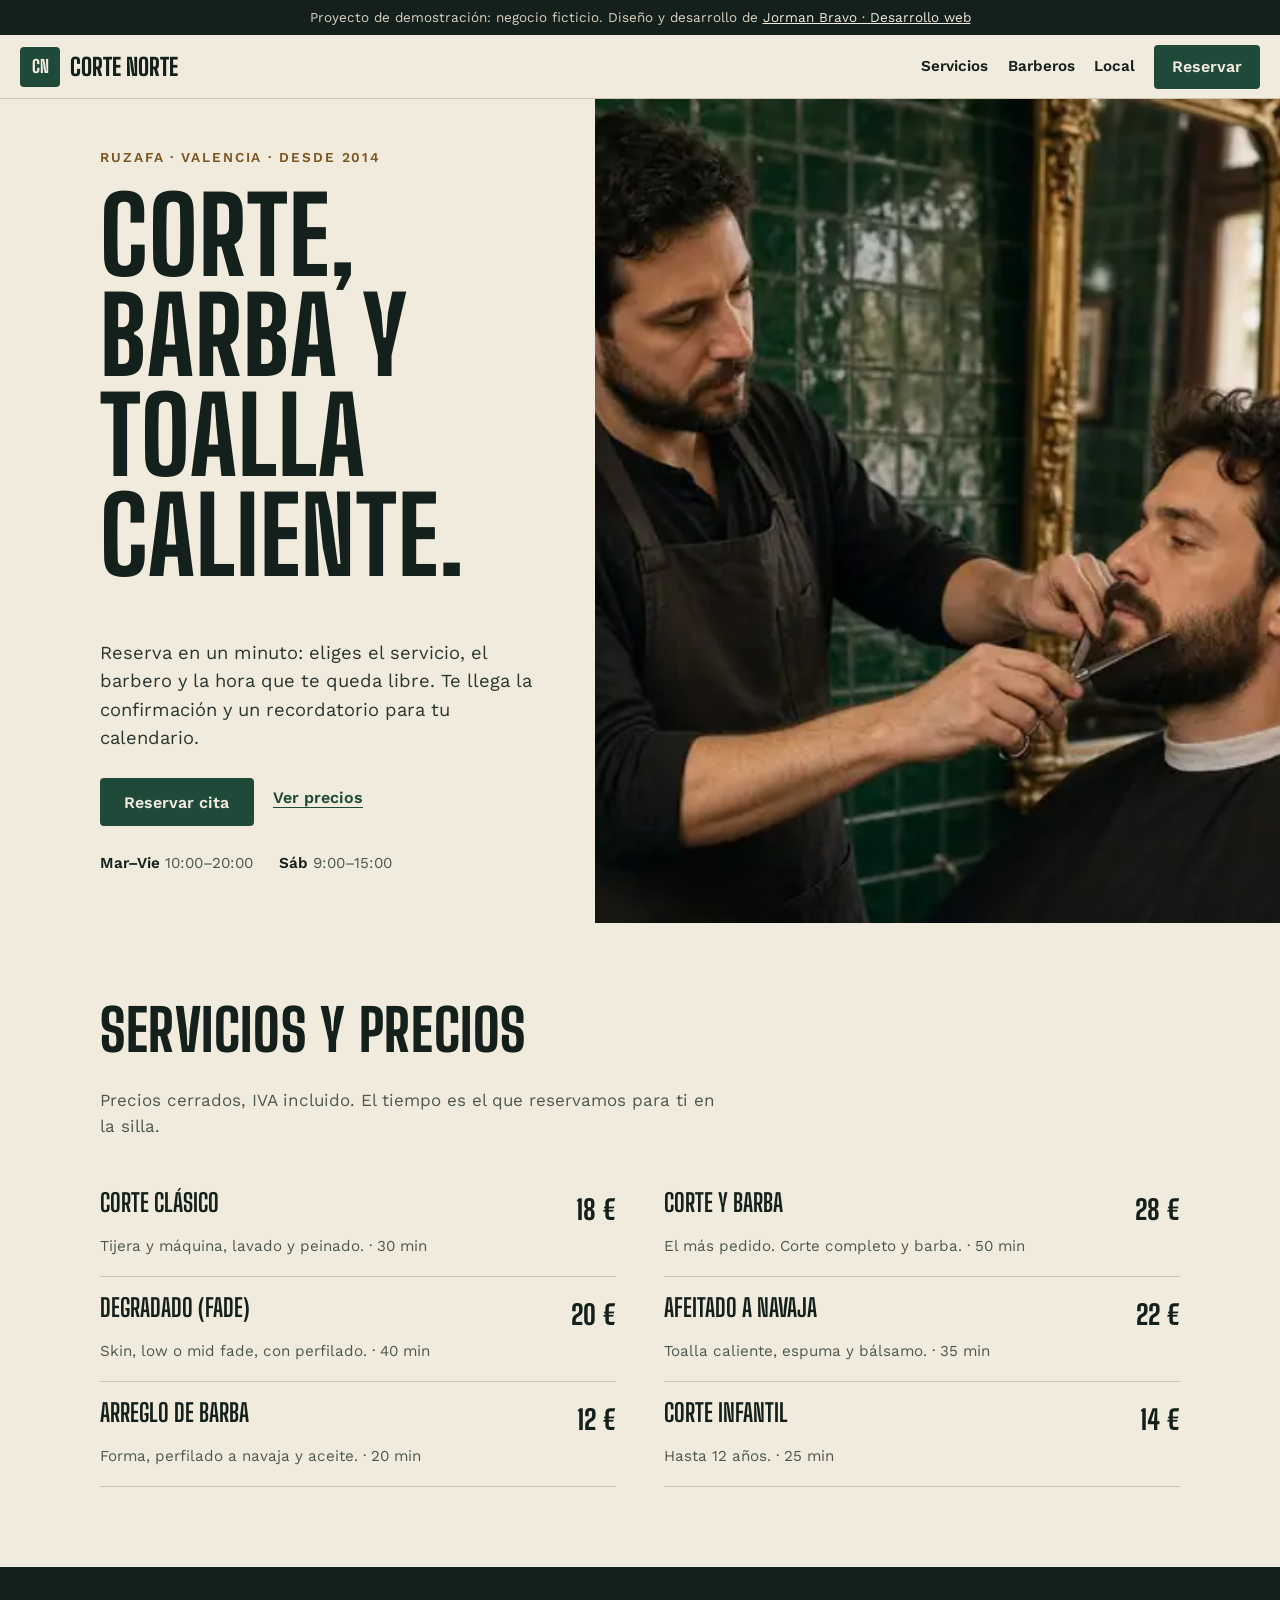
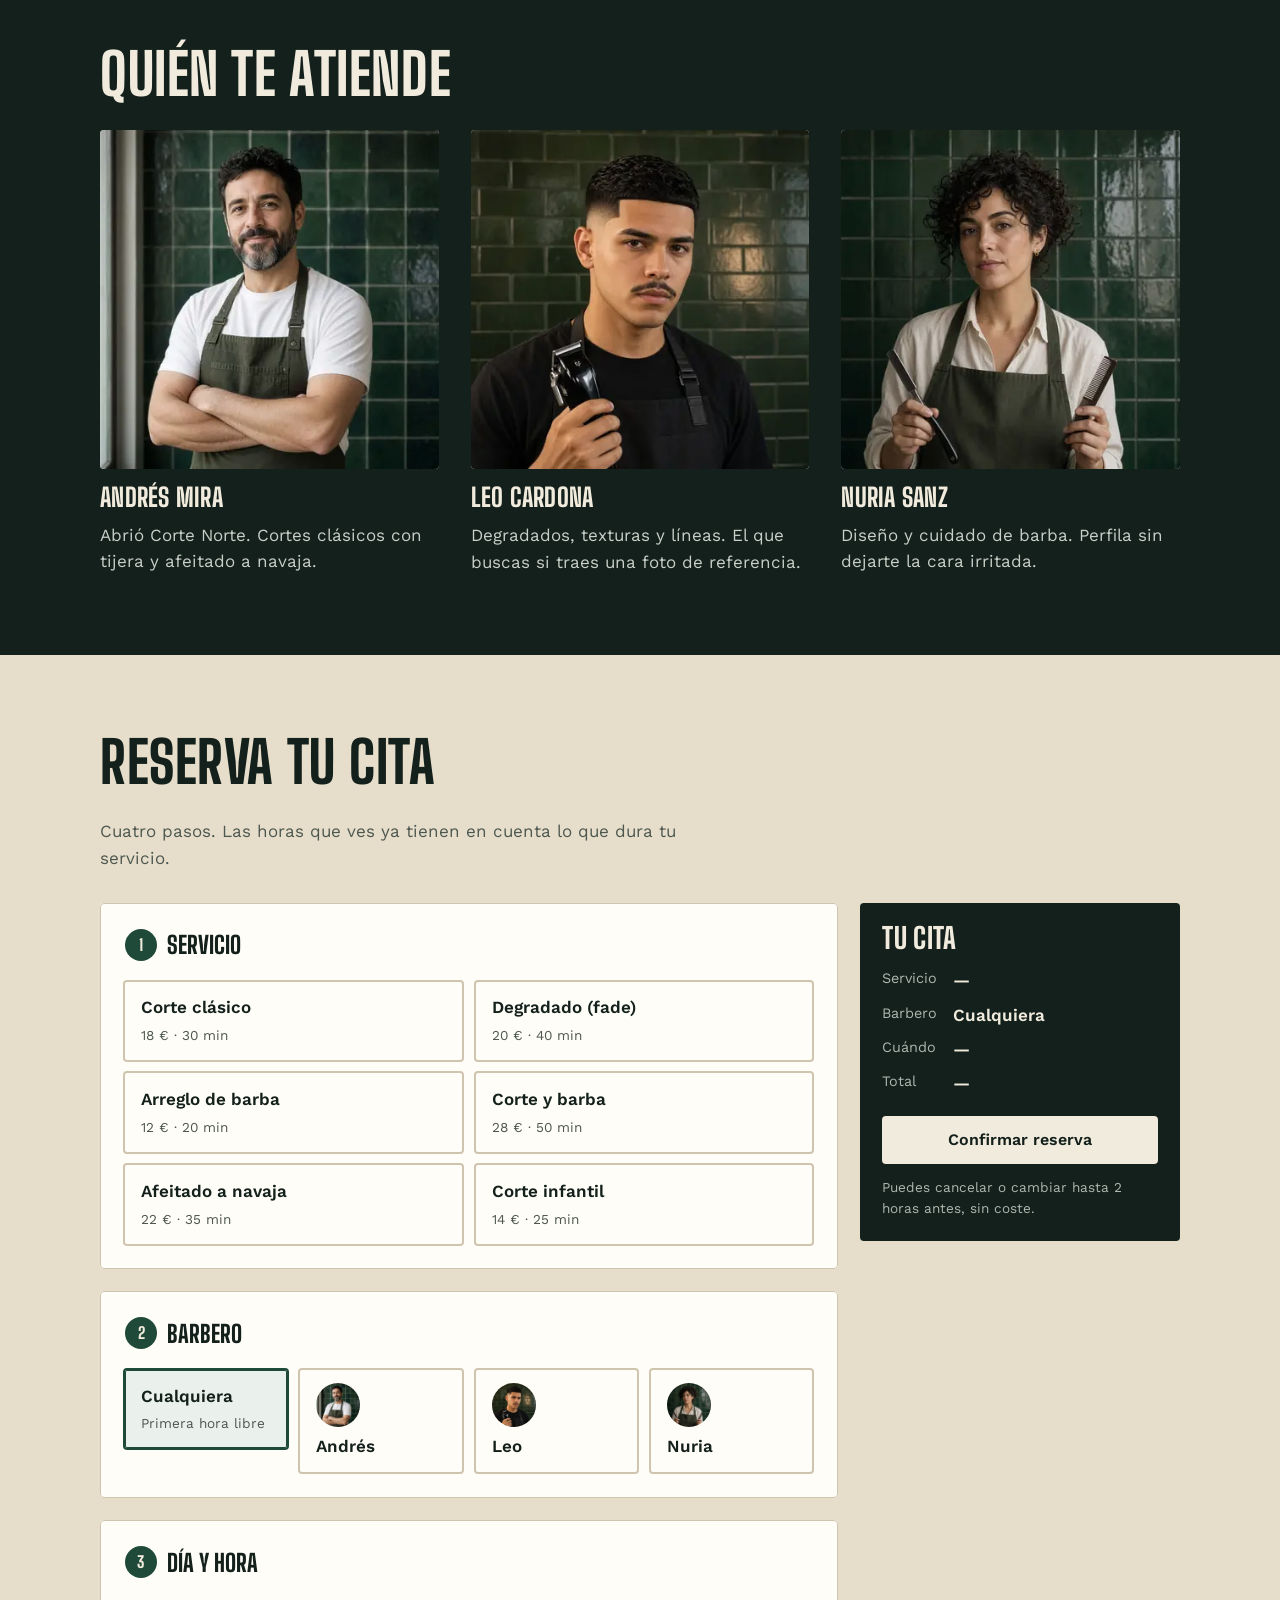
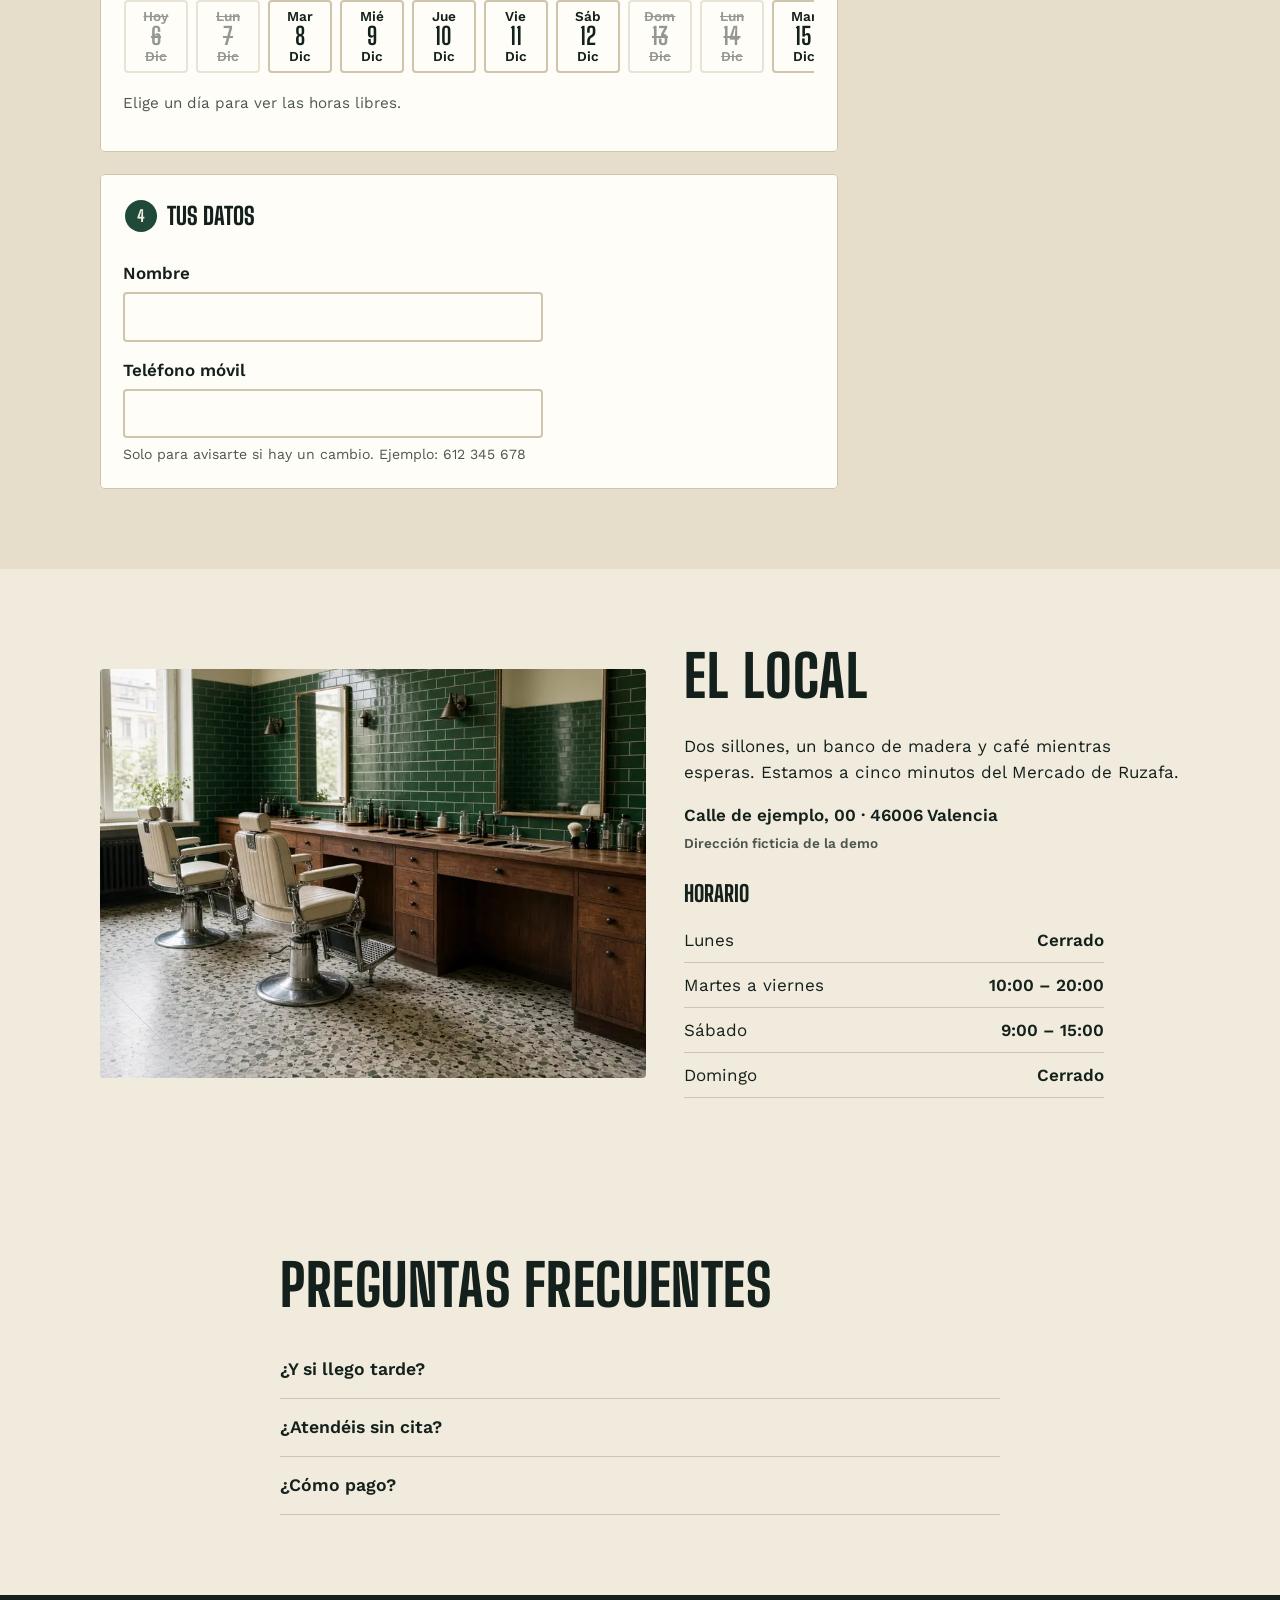
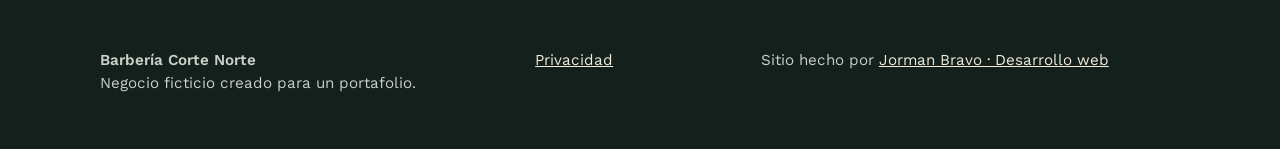
==== index.html @ 42ac1f69 "Carga de imágenes: color de fondo mientras cargan, sin lazy arriba del pliegue, foto correcta desde " ====
<!doctype html>
<html lang="es">
<head>
<meta charset="utf-8">
<meta name="viewport" content="width=device-width, initial-scale=1">
<title>Barbería Corte Norte · Reserva tu cita en Ruzafa, Valencia</title>
<meta name="description" content="Corte, degradado, barba y afeitado con navaja en Ruzafa. Elige servicio, barbero y hora, y recibe la confirmación al momento. Demo de portafolio.">
<link rel="canonical" href="https://jormanj2b.github.io/demo-barberia/">
<meta http-equiv="Content-Security-Policy" content="default-src 'self'; img-src 'self' data:; style-src 'self'; script-src 'self'; font-src 'self'; connect-src 'self'; object-src 'none'; base-uri 'self'; form-action 'self'">
<meta name="referrer" content="strict-origin-when-cross-origin">
<meta name="theme-color" content="#14201B">
<meta property="og:type" content="website">
<meta property="og:title" content="Barbería Corte Norte · Reserva online">
<meta property="og:description" content="Elige servicio, barbero y hora. Confirmación al momento.">
<meta property="og:url" content="https://jormanj2b.github.io/demo-barberia/">
<meta property="og:image" content="https://jormanj2b.github.io/demo-barberia/img/og.jpg">
<meta property="og:locale" content="es_ES">
<meta name="twitter:card" content="summary_large_image">
<link rel="icon" href="favicon.svg" type="image/svg+xml">
<link rel="preload" href="fonts/big-shoulders-display-normal-var.woff2" as="font" type="font/woff2" crossorigin>
<link rel="preload" href="fonts/work-sans-normal-var.woff2" as="font" type="font/woff2" crossorigin>
<link rel="preload" as="image" href="img/hero-800.webp" imagesrcset="img/hero-800.webp 800w, img/hero-1600.webp 1600w" imagesizes="(min-width: 900px) 55vw, 100vw">
<link rel="stylesheet" href="fonts.css">
<link rel="stylesheet" href="styles.css">
<script type="application/ld+json">
{"@context":"https://schema.org","@type":"BarberShop","name":"Barbería Corte Norte","description":"Barbería en Ruzafa: corte, degradado, barba y afeitado con navaja. Negocio ficticio de demostración.","url":"https://jormanj2b.github.io/demo-barberia/","image":"https://jormanj2b.github.io/demo-barberia/img/og.jpg","priceRange":"12 € – 28 €","address":{"@type":"PostalAddress","streetAddress":"Calle de ejemplo, 00","addressLocality":"Valencia","postalCode":"46006","addressCountry":"ES"},"openingHoursSpecification":[{"@type":"OpeningHoursSpecification","dayOfWeek":["Tuesday","Wednesday","Thursday","Friday"],"opens":"10:00","closes":"20:00"},{"@type":"OpeningHoursSpecification","dayOfWeek":"Saturday","opens":"09:00","closes":"15:00"}],"makesOffer":[{"@type":"Offer","itemOffered":{"@type":"Service","name":"Corte clásico"},"price":"18","priceCurrency":"EUR"},{"@type":"Offer","itemOffered":{"@type":"Service","name":"Corte y barba"},"price":"28","priceCurrency":"EUR"}]}
</script>
</head>
<body>
<a class="skip" href="#reservar">Saltar a la reserva</a>
<div class="demo-bar">Proyecto de demostración: negocio ficticio. Diseño y desarrollo de <a href="https://jormanj2b.github.io/">Jorman Bravo · Desarrollo web</a></div>
<header class="top">
  <a class="logo" href="#inicio" aria-label="Corte Norte, inicio"><span class="logo-mark" aria-hidden="true">CN</span><span>Corte Norte</span></a>
  <nav aria-label="Principal">
    <a href="#servicios">Servicios</a><a href="#equipo">Barberos</a><a href="#local">Local</a>
    <a class="btn btn-small" href="#reservar">Reservar</a>
  </nav>
</header>

<main id="inicio">
<section class="hero">
  <div class="hero-text">
    <p class="kicker">Ruzafa · Valencia · desde 2014</p>
    <h1>Corte, barba y toalla caliente.</h1>
    <p class="lead">Reserva en un minuto: eliges el servicio, el barbero y la hora que te queda libre. Te llega la confirmación y un recordatorio para tu calendario.</p>
    <div class="hero-cta">
      <a class="btn" href="#reservar">Reservar cita</a>
      <a class="link" href="#servicios">Ver precios</a>
    </div>
    <ul class="hero-facts">
      <li><strong>Mar–Vie</strong> 10:00–20:00</li>
      <li><strong>Sáb</strong> 9:00–15:00</li>
    </ul>
  </div>
  <picture class="hero-img">
    <img src="img/hero-800.webp" srcset="img/hero-800.webp 800w, img/hero-1600.webp 1600w" sizes="(min-width: 900px) 55vw, 100vw" width="1600" height="900" alt="Barbero recortando la barba de un cliente frente a la pared de azulejo verde" fetchpriority="high">
  </picture>
</section>

<section id="servicios" class="section">
  <div class="wrap">
    <h2>Servicios y precios</h2>
    <p class="sub">Precios cerrados, IVA incluido. El tiempo es el que reservamos para ti en la silla.</p>
    <ul class="price-list" id="price-list"></ul>
  </div>
</section>

<section id="equipo" class="section section-dark">
  <div class="wrap">
    <h2>Quién te atiende</h2>
    <div class="team">
      <article class="barber">
        <img src="img/barbero-1-400.webp" srcset="img/barbero-1-400.webp 400w, img/barbero-1-800.webp 800w" sizes="(min-width: 900px) 30vw, 90vw" width="800" height="800" loading="lazy" alt="Andrés Mira, barbero, con delantal verde oliva">
        <h3>Andrés Mira</h3>
        <p>Abrió Corte Norte. Cortes clásicos con tijera y afeitado a navaja.</p>
      </article>
      <article class="barber">
        <img src="img/barbero-2-400.webp" srcset="img/barbero-2-400.webp 400w, img/barbero-2-800.webp 800w" sizes="(min-width: 900px) 30vw, 90vw" width="800" height="800" loading="lazy" alt="Leo Cardona, barbero, sostiene una máquina de cortar pelo">
        <h3>Leo Cardona</h3>
        <p>Degradados, texturas y líneas. El que buscas si traes una foto de referencia.</p>
      </article>
      <article class="barber">
        <img src="img/barbero-3-400.webp" srcset="img/barbero-3-400.webp 400w, img/barbero-3-800.webp 800w" sizes="(min-width: 900px) 30vw, 90vw" width="800" height="800" loading="lazy" alt="Nuria Sanz, barbera, con navaja y peine">
        <h3>Nuria Sanz</h3>
        <p>Diseño y cuidado de barba. Perfila sin dejarte la cara irritada.</p>
      </article>
    </div>
  </div>
</section>

<section id="reservar" class="section booking-section" aria-labelledby="reservar-title">
  <div class="wrap">
    <h2 id="reservar-title">Reserva tu cita</h2>
    <p class="sub">Cuatro pasos. Las horas que ves ya tienen en cuenta lo que dura tu servicio.</p>
    <form id="booking" class="booking" novalidate>
      <fieldset class="step" id="step-servicio">
        <legend><span class="n">1</span> Servicio</legend>
        <div class="choices" id="service-choices"></div>
      </fieldset>
      <fieldset class="step" id="step-barbero">
        <legend><span class="n">2</span> Barbero</legend>
        <div class="choices choices-row" id="barber-choices"></div>
      </fieldset>
      <fieldset class="step" id="step-fecha">
        <legend><span class="n">3</span> Día y hora</legend>
        <div class="days" id="days" role="radiogroup" aria-label="Día"></div>
        <p class="hint" id="slots-hint">Elige un día para ver las horas libres.</p>
        <div class="slots" id="slots" role="radiogroup" aria-label="Hora"></div>
      </fieldset>
      <fieldset class="step" id="step-datos">
        <legend><span class="n">4</span> Tus datos</legend>
        <div class="fields">
          <label for="nombre">Nombre</label>
          <input id="nombre" name="nombre" autocomplete="given-name" required maxlength="60">
          <p class="error" id="err-nombre" hidden>Escribe tu nombre para la reserva.</p>
          <label for="telefono">Teléfono móvil</label>
          <input id="telefono" name="telefono" type="tel" inputmode="tel" autocomplete="tel" required maxlength="20" aria-describedby="help-tel">
          <p class="help" id="help-tel">Solo para avisarte si hay un cambio. Ejemplo: 612 345 678</p>
          <p class="error" id="err-telefono" hidden>Revisa el teléfono: necesita al menos 9 dígitos.</p>
        </div>
      </fieldset>
      <aside class="summary" aria-live="polite">
        <h3>Tu cita</h3>
        <dl id="summary">
          <dt>Servicio</dt><dd data-k="servicio">—</dd>
          <dt>Barbero</dt><dd data-k="barbero">—</dd>
          <dt>Cuándo</dt><dd data-k="cuando">—</dd>
          <dt>Total</dt><dd data-k="total">—</dd>
        </dl>
        <p class="error" id="err-general" hidden></p>
        <button class="btn btn-block" type="submit">Confirmar reserva</button>
        <p class="fine">Puedes cancelar o cambiar hasta 2 horas antes, sin coste.</p>
      </aside>
    </form>
    <div class="confirm" id="confirm" hidden tabindex="-1">
      <p class="kicker">Reserva confirmada</p>
      <h3 id="confirm-title"></h3>
      <p id="confirm-text"></p>
      <div class="confirm-actions">
        <a class="btn" id="ics" download="cita-corte-norte.ics" href="#">Añadir a mi calendario</a>
        <a class="btn btn-ghost" id="wa" href="#" target="_blank" rel="noopener">Enviar por WhatsApp</a>
        <button class="link" type="button" id="nueva">Hacer otra reserva</button>
      </div>
      <p class="fine">Demo: la reserva no se guarda en ningún servidor. En el sitio real llega a la agenda de la barbería y al WhatsApp del negocio.</p>
    </div>
  </div>
</section>

<section id="local" class="section local">
  <div class="wrap local-grid">
    <img src="img/local-800.webp" srcset="img/local-800.webp 800w, img/local-1600.webp 1600w" sizes="(min-width: 900px) 50vw, 100vw" width="1600" height="1200" loading="lazy" alt="Interior de la barbería con dos sillones clásicos y azulejo verde">
    <div>
      <h2>El local</h2>
      <p>Dos sillones, un banco de madera y café mientras esperas. Estamos a cinco minutos del Mercado de Ruzafa.</p>
      <address>Calle de ejemplo, 00 · 46006 Valencia<br><span class="fine">Dirección ficticia de la demo</span></address>
      <table class="hours">
        <caption>Horario</caption>
        <tbody>
          <tr><th scope="row">Lunes</th><td>Cerrado</td></tr>
          <tr><th scope="row">Martes a viernes</th><td>10:00 – 20:00</td></tr>
          <tr><th scope="row">Sábado</th><td>9:00 – 15:00</td></tr>
          <tr><th scope="row">Domingo</th><td>Cerrado</td></tr>
        </tbody>
      </table>
    </div>
  </div>
</section>

<section class="section faq">
  <div class="wrap narrow">
    <h2>Preguntas frecuentes</h2>
    <details><summary>¿Y si llego tarde?</summary><p>Te esperamos 10 minutos. Después, si el barbero tiene la siguiente cita, movemos la tuya a la primera hora libre.</p></details>
    <details><summary>¿Atendéis sin cita?</summary><p>Sí, si hay un hueco. Con reserva no esperas.</p></details>
    <details><summary>¿Cómo pago?</summary><p>En el local, con tarjeta, Bizum o efectivo.</p></details>
  </div>
</section>
</main>

<footer class="foot">
  <div class="wrap foot-grid">
    <p><strong>Barbería Corte Norte</strong><br>Negocio ficticio creado para un portafolio.</p>
    <p><a href="privacidad.html">Privacidad</a></p>
    <p>Sitio hecho por <a href="https://jormanj2b.github.io/">Jorman Bravo · Desarrollo web</a></p>
  </div>
</footer>
<script src="app.js" defer></script>
</body>
</html>
---- fonts.css ----
/* Fuentes locales (subconjunto latin) */
@font-face {
  font-family: 'Big Shoulders Display';
  font-style: normal;
  font-weight: 700 800;
  font-display: swap;
  src: url('fonts/big-shoulders-display-normal-var.woff2') format('woff2');
  unicode-range: U+0000-00FF, U+0131, U+0152-0153, U+02BB-02BC, U+02C6, U+02DA, U+02DC, U+0304, U+0308, U+0329, U+2000-206F, U+20AC, U+2122, U+2191, U+2193, U+2212, U+2215, U+FEFF, U+FFFD;
}
@font-face {
  font-family: 'Work Sans';
  font-style: normal;
  font-weight: 400 600;
  font-display: swap;
  src: url('fonts/work-sans-normal-var.woff2') format('woff2');
  unicode-range: U+0000-00FF, U+0131, U+0152-0153, U+02BB-02BC, U+02C6, U+02DA, U+02DC, U+0304, U+0308, U+0329, U+2000-206F, U+20AC, U+2122, U+2191, U+2193, U+2212, U+2215, U+FEFF, U+FFFD;
}
---- styles.css ----
:root{
  --ink:#14201B; --green:#1F4A3A; --green-2:#2A5C49; --bone:#F1EBDD; --bone-2:#E6DECB;
  --brass:#B4873A; --brass-text:#7A5520; --muted:#4D574F; --line:#CFC5AE; --white:#FFFDF8;
  --display:'Big Shoulders Display', 'Arial Narrow', sans-serif; --body:'Work Sans', system-ui, sans-serif;
  --r:4px; --wrap:1120px;
}
*{box-sizing:border-box}
html{scroll-behavior:smooth}
@media (prefers-reduced-motion:reduce){html{scroll-behavior:auto}*{transition:none!important}}
body{margin:0;font-family:var(--body);font-size:17px;line-height:1.55;color:var(--ink);background:var(--bone)}
img{max-width:100%;display:block;height:auto}
a{color:inherit}
:focus-visible{outline:3px solid var(--brass);outline-offset:3px}
.skip{position:absolute;left:-999px;top:0;background:var(--ink);color:var(--bone);padding:.6rem 1rem;z-index:50}
.skip:focus{left:8px;top:8px}
.demo-bar{background:var(--ink);color:#D9D2C1;font-size:13.5px;text-align:center;padding:.45rem 1rem}
.demo-bar a{color:#F1EBDD}
.wrap{max-width:var(--wrap);margin:0 auto;padding:0 20px}
.narrow{max-width:760px}
h1,h2,h3{font-family:var(--display);font-weight:800;text-transform:uppercase;letter-spacing:.01em;line-height:.95;margin:0 0 .5em}
h1{font-size:clamp(3.2rem,11vw,6.6rem)}
h2{font-size:clamp(2.3rem,6vw,3.6rem)}
h3{font-size:1.6rem}
.kicker{font-size:.85rem;letter-spacing:.14em;text-transform:uppercase;font-weight:600;color:var(--brass-text);margin:0 0 1rem}
.sub{color:var(--muted);max-width:56ch;margin:0 0 2rem}
.top{position:sticky;top:0;z-index:20;background:var(--bone);border-bottom:1px solid var(--line);display:flex;align-items:center;justify-content:space-between;gap:1rem;padding:.6rem 20px}
.logo{display:flex;align-items:center;gap:.6rem;text-decoration:none;font-family:var(--display);font-weight:800;font-size:1.5rem;text-transform:uppercase}
.logo-mark{display:grid;place-items:center;width:40px;height:40px;background:var(--green);color:var(--bone);border-radius:var(--r);font-size:1.1rem}
.top nav{display:flex;align-items:center;gap:1.2rem}
.top nav a:not(.btn){text-decoration:none;font-weight:600;font-size:.95rem;display:none}
@media (min-width:760px){.top nav a:not(.btn){display:inline}}
.btn{display:inline-flex;align-items:center;justify-content:center;min-height:48px;padding:.7rem 1.4rem;background:var(--green);color:var(--bone);border:2px solid var(--green);border-radius:var(--r);font:600 1rem var(--body);text-decoration:none;cursor:pointer;transition:transform .12s ease,background .15s ease}
.btn:hover{background:var(--ink);border-color:var(--ink)}
.btn:active{transform:translateY(1px)}
.btn-small{min-height:44px;padding:.4rem 1rem}
.btn-ghost{background:transparent;color:var(--green)}
.btn-ghost:hover{background:var(--green);color:var(--bone)}
.btn-block{width:100%}
.link{background:none;border:0;padding:.5rem 0;font:600 1rem var(--body);color:var(--green);text-decoration:underline;text-underline-offset:4px;cursor:pointer;min-height:44px}
.hero{display:grid;min-height:calc(100svh - 96px)}
.hero-text{padding:2.2rem 20px 2rem;align-self:center}
.lead{font-size:1.15rem;max-width:44ch;color:#2B3530}
.hero-cta{display:flex;flex-wrap:wrap;align-items:center;gap:1.2rem;margin:1.6rem 0}
.hero-facts{list-style:none;padding:0;margin:0;display:flex;gap:1.6rem;color:var(--muted);font-size:.95rem}
.hero-facts strong{color:var(--ink)}
.hero-img img{width:100%;height:100%;object-fit:cover;aspect-ratio:16/10}
@media (min-width:900px){
  .hero{grid-template-columns:1fr 1.15fr}
  .hero-text{padding:3rem 3rem 3rem max(20px,calc((100vw - var(--wrap))/2 + 20px))}
  .hero-img img{aspect-ratio:auto;min-height:100%}
}
.section{padding:5rem 0}
.section-dark{background:var(--ink);color:var(--bone)}
.section-dark .sub{color:#BFC6BF}
.price-list{list-style:none;margin:0;padding:0;border-top:2px solid var(--ink)}
.price-list li{display:grid;grid-template-columns:1fr auto;gap:.2rem 1rem;padding:1.1rem 0;border-bottom:1px solid var(--line)}
.price-list .name{font-family:var(--display);font-weight:700;font-size:1.55rem;text-transform:uppercase;line-height:1.1}
.price-list .price{font-family:var(--display);font-weight:800;font-size:1.7rem}
.price-list .desc{color:var(--muted);font-size:.95rem;grid-column:1/-1}
@media (min-width:760px){.price-list{columns:2;column-gap:3rem;border-top:0}.price-list li{break-inside:avoid;border-top:0}}
.team{display:grid;gap:2rem}
@media (min-width:760px){.team{grid-template-columns:repeat(3,1fr)}}
.barber img{border-radius:var(--r);aspect-ratio:1;object-fit:cover;margin-bottom:1rem;filter:saturate(.9)}
.barber p{color:#C9CFC9;margin:0}
.booking-section{background:var(--bone-2)}
.booking{display:grid;gap:1.4rem}
@media (min-width:980px){.booking{grid-template-columns:1fr 320px;align-items:start}.summary{grid-column:2;grid-row:1/span 4;position:sticky;top:90px}}
.step{border:0;margin:0;padding:1.4rem;background:var(--white);border-radius:var(--r);border:1px solid var(--line)}
.step legend{float:left;width:100%;font-family:var(--display);font-weight:800;font-size:1.5rem;text-transform:uppercase;margin-bottom:1rem;display:flex;align-items:center;gap:.6rem}
.step legend+*{clear:both}
.n{display:inline-grid;place-items:center;width:32px;height:32px;border-radius:50%;background:var(--green);color:var(--bone);font-size:1rem}
.choices{display:grid;gap:.6rem}
@media (min-width:600px){.choices{grid-template-columns:1fr 1fr}}
.choices-row{grid-template-columns:repeat(2,1fr)}
@media (min-width:600px){.choices-row{grid-template-columns:repeat(4,1fr)}}
.choice{position:relative}
.choice input{position:absolute;opacity:0;inset:0;width:100%;height:100%;margin:0;cursor:pointer}
.choice span{display:block;padding:.8rem 1rem;border:2px solid var(--line);border-radius:var(--r);min-height:48px;background:var(--white);transition:border-color .12s}
.choice b{display:block}
.choice small{color:var(--muted);font-size:.85rem}
.choice input:checked+span{border-color:var(--green);background:#EAF1EC;box-shadow:inset 0 0 0 1px var(--green)}
.choice input:focus-visible+span{outline:3px solid var(--brass);outline-offset:2px}
.choice img{width:44px;height:44px;border-radius:50%;object-fit:cover;margin-bottom:.4rem}
.days{display:flex;gap:.5rem;overflow-x:auto;padding:.2rem .1rem 1rem;scroll-snap-type:x mandatory}
.day{flex:0 0 auto;scroll-snap-align:start;min-width:64px;min-height:64px;border:2px solid var(--line);border-radius:var(--r);background:var(--white);font:600 .85rem var(--body);cursor:pointer;color:var(--ink);text-transform:capitalize;padding:.4rem}
.day b{display:block;font-family:var(--display);font-size:1.5rem;line-height:1}
.day[aria-checked="true"]{background:var(--green);color:var(--bone);border-color:var(--green)}
.day:disabled{opacity:.45;cursor:not-allowed;text-decoration:line-through}
.slots{display:grid;grid-template-columns:repeat(auto-fill,minmax(84px,1fr));gap:.5rem}
.slot{min-height:46px;border:2px solid var(--line);border-radius:var(--r);background:var(--white);font:600 1rem var(--body);cursor:pointer;color:var(--ink)}
.slot:hover:not(:disabled){border-color:var(--green)}
.slot[aria-checked="true"]{background:var(--green);color:var(--bone);border-color:var(--green)}
.slot:disabled{background:transparent;color:#8A8F88;border-style:dashed;cursor:not-allowed;text-decoration:line-through}
.hint{color:var(--muted);margin:.2rem 0 .8rem;font-size:.95rem}
.fields{display:grid;gap:.35rem;max-width:420px}
.fields label{font-weight:600;margin-top:.6rem}
input{font:inherit;min-height:48px;padding:.6rem .8rem;border:2px solid var(--line);border-radius:var(--r);background:var(--white);color:var(--ink)}
input:focus{border-color:var(--green);outline:none;box-shadow:0 0 0 3px rgba(31,74,58,.25)}
input[aria-invalid="true"]{border-color:#A3321F}
.help{margin:0;font-size:.88rem;color:var(--muted)}
.error{margin:.2rem 0 0;color:#A3321F;font-weight:600;font-size:.92rem}
.summary{background:var(--ink);color:var(--bone);padding:1.4rem;border-radius:var(--r)}
.summary h3{font-size:1.8rem}
.summary dl{display:grid;grid-template-columns:auto 1fr;gap:.5rem 1rem;margin:0 0 1.2rem}
.summary dt{color:#AEB7AF;font-size:.9rem}
.summary dd{margin:0;font-weight:600}
.summary .btn{background:var(--bone);color:var(--ink);border-color:var(--bone)}
.summary .btn:hover{background:var(--brass);border-color:var(--brass)}
.summary .error{color:#FFB4A3}
.fine{font-size:.85rem;color:var(--muted);margin:.8rem 0 0}
.summary .fine{color:#AEB7AF}
.confirm{background:var(--white);border:2px solid var(--green);border-radius:var(--r);padding:2rem;max-width:720px}
.confirm h3{font-size:2.2rem}
.confirm-actions{display:flex;flex-wrap:wrap;gap:.8rem;align-items:center;margin-top:1.2rem}
.local-grid{display:grid;gap:2.4rem;align-items:center}
.local-grid img{border-radius:var(--r)}
@media (min-width:900px){.local-grid{grid-template-columns:1.1fr 1fr}}
address{font-style:normal;margin:1rem 0 1.4rem;font-weight:600}
.hours{border-collapse:collapse;width:100%;max-width:420px}
.hours caption{text-align:left;font-family:var(--display);font-weight:800;font-size:1.4rem;text-transform:uppercase;margin-bottom:.4rem}
.hours th,.hours td{text-align:left;padding:.55rem 0;border-bottom:1px solid var(--line);font-weight:400}
.hours td{text-align:right;font-weight:600}
.faq details{border-bottom:1px solid var(--line);padding:.4rem 0}
.faq summary{cursor:pointer;font-weight:600;font-size:1.1rem;min-height:44px;display:flex;align-items:center}
.faq p{margin:.2rem 0 1rem;color:var(--muted)}
.foot{background:var(--ink);color:#C9CFC9;padding:2.4rem 0;font-size:.95rem}
.foot-grid{display:grid;gap:1rem}
@media (min-width:760px){.foot-grid{grid-template-columns:2fr 1fr 2fr}}
.foot a{color:var(--bone)}
.legal{max-width:760px;margin:0 auto;padding:3rem 20px 5rem}
.legal h1{font-size:clamp(2.4rem,7vw,4rem)}
.legal h2{font-size:1.8rem;margin-top:2rem}
.booking>*,.step{min-width:0}
[tabindex="-1"]:focus{outline:none}

/* img-placeholder */
img:not([src$=".svg"]){background-color:var(--bone-2)}
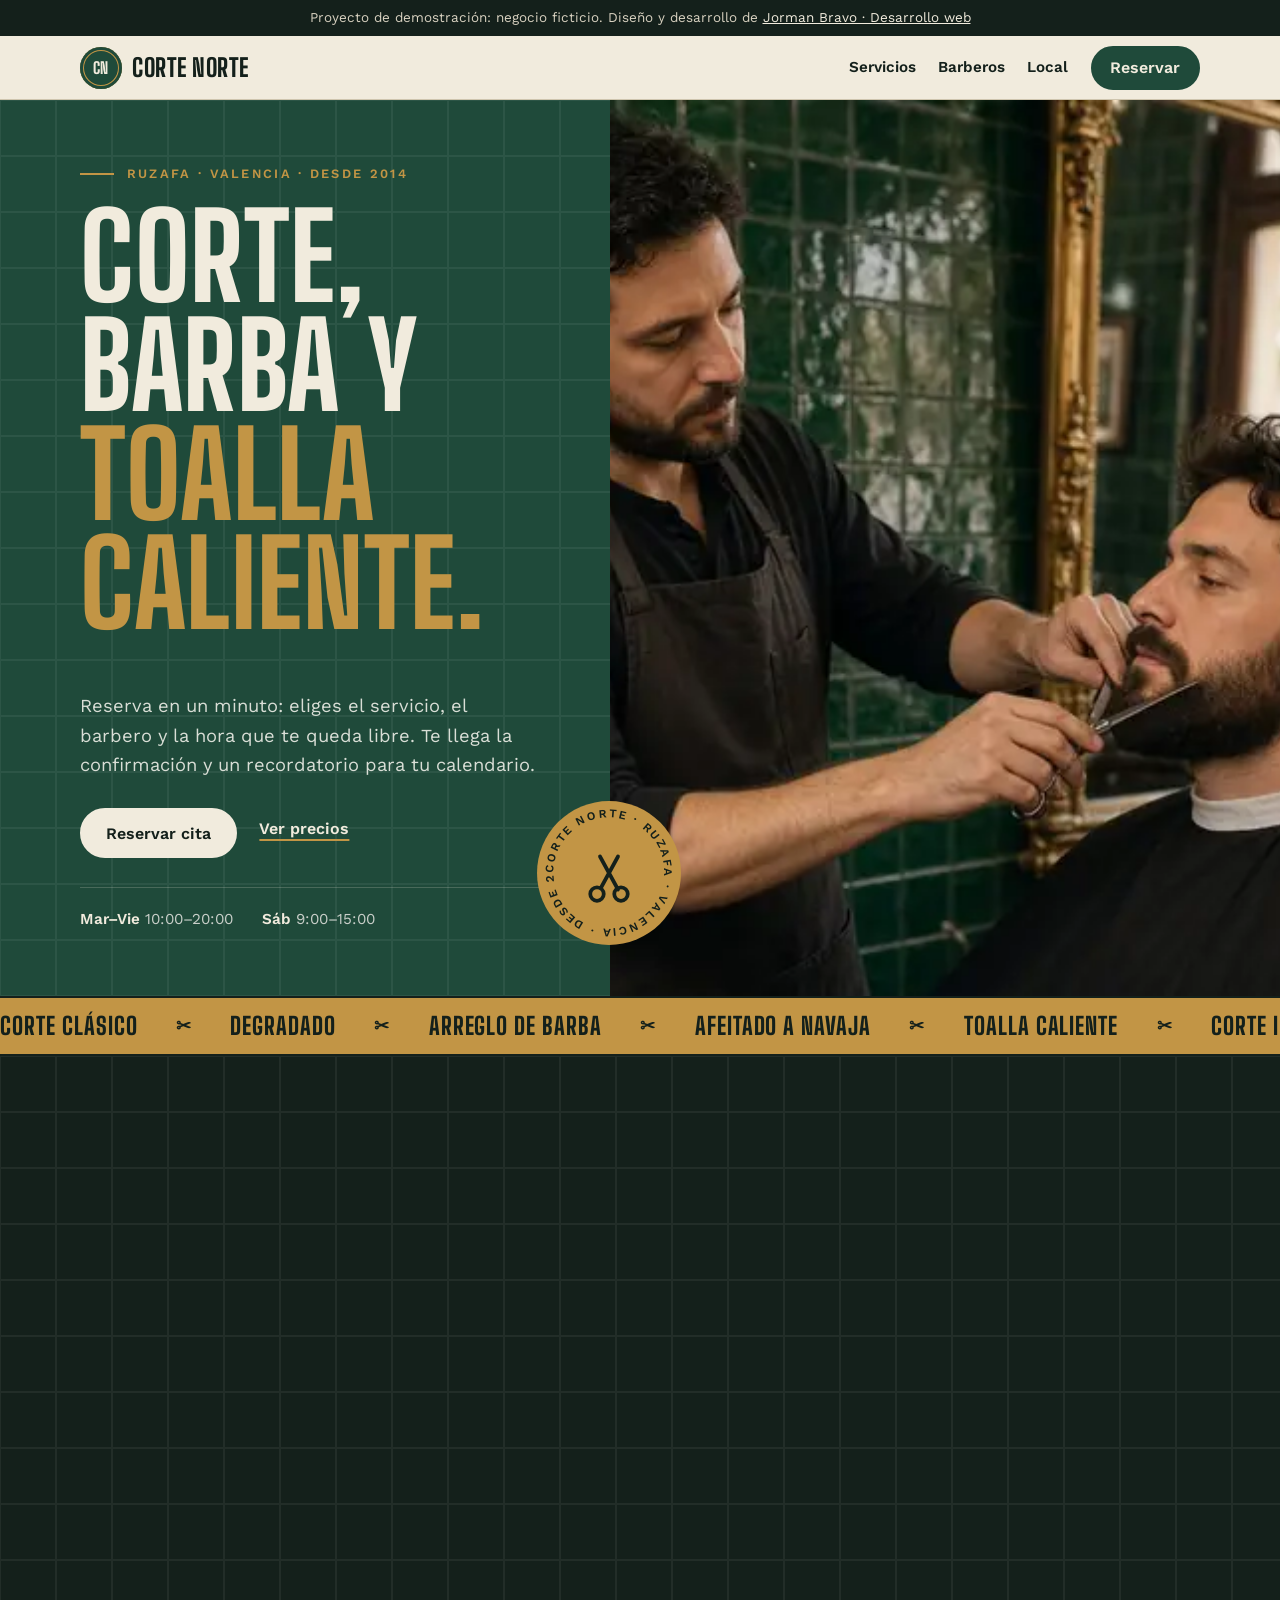
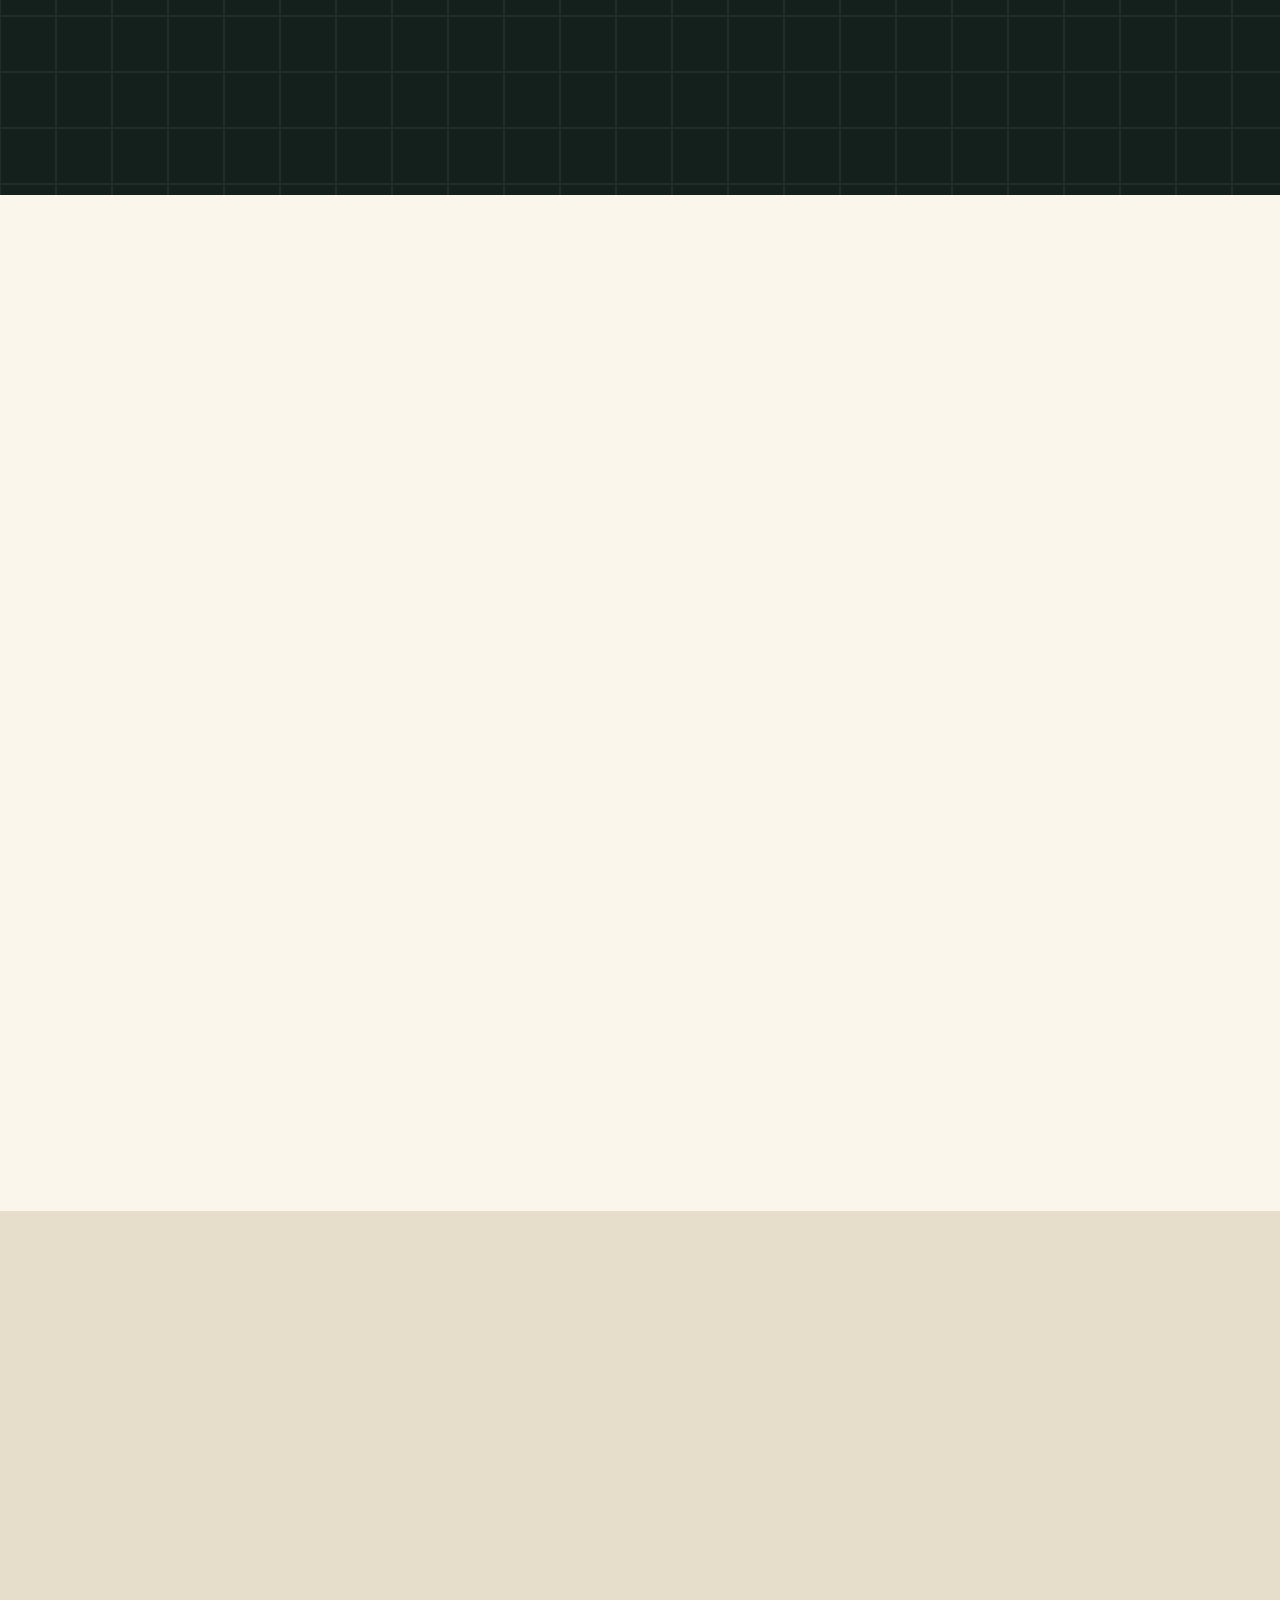
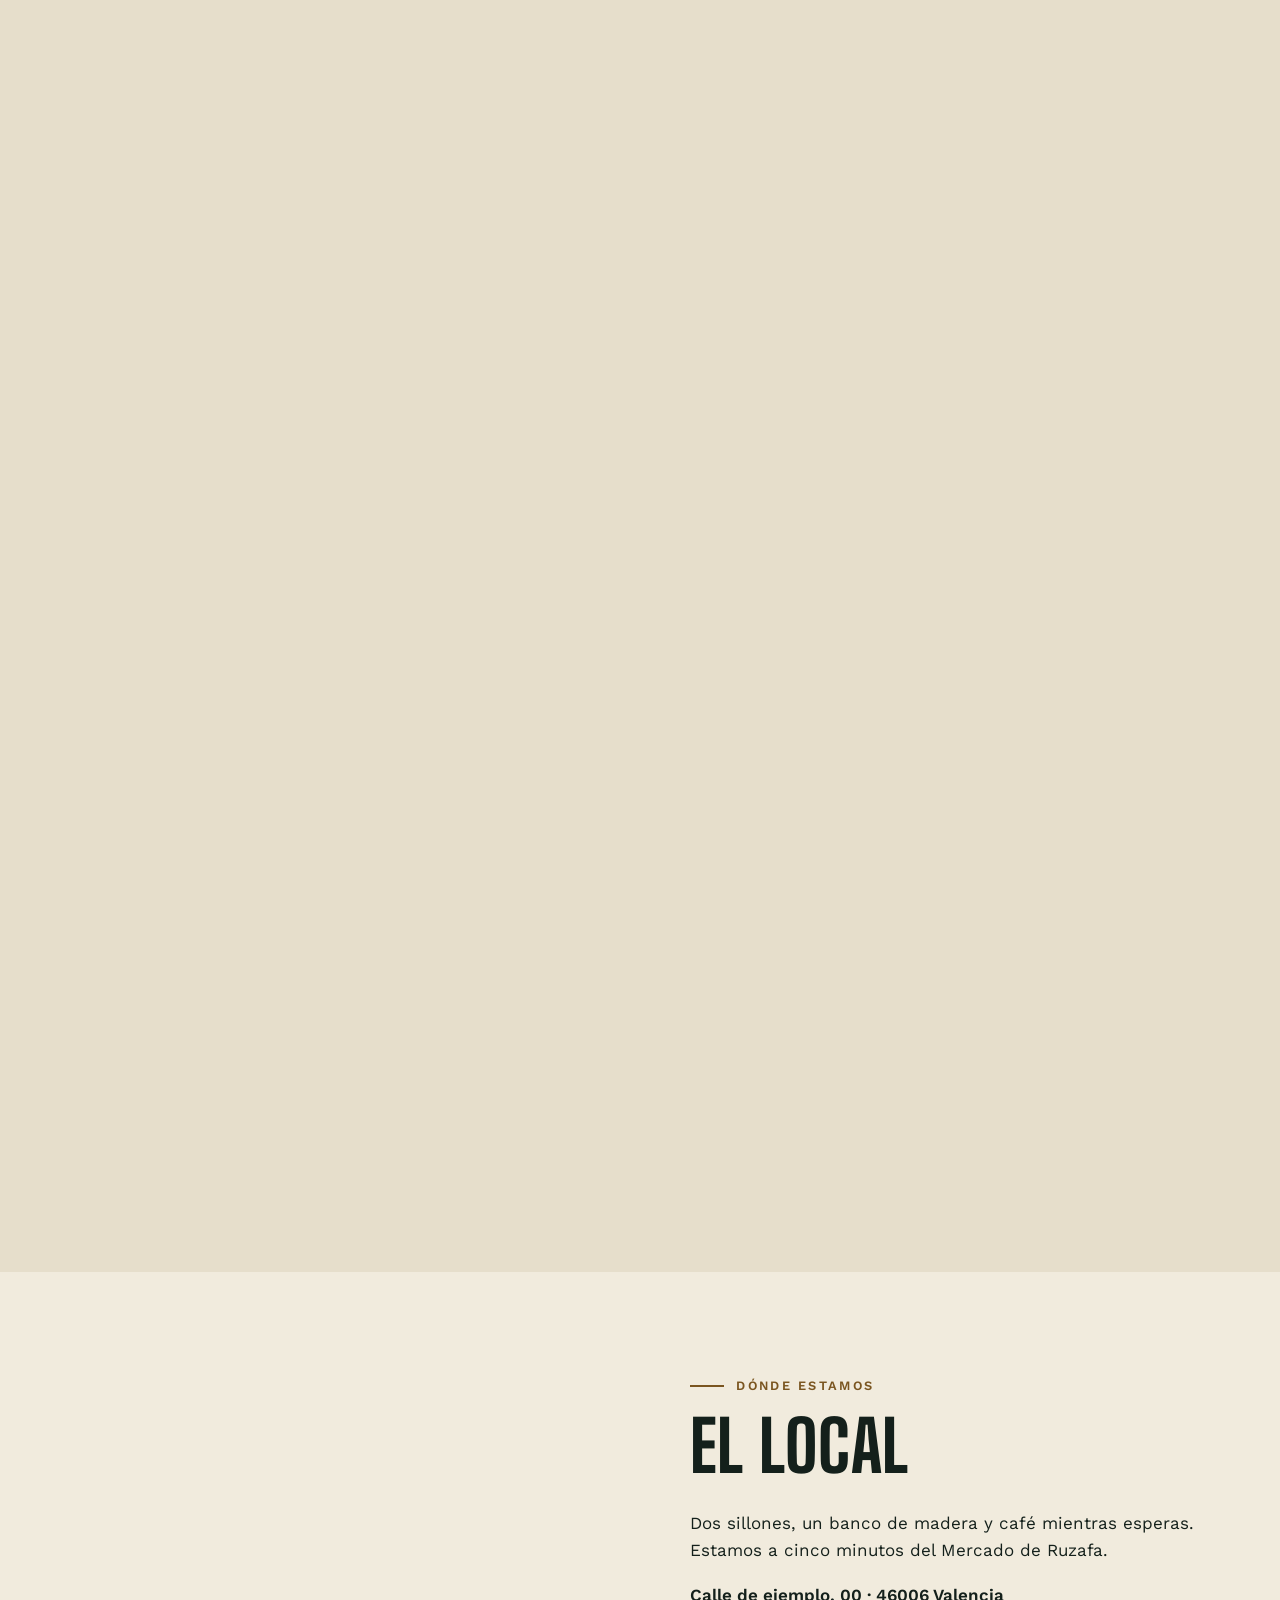
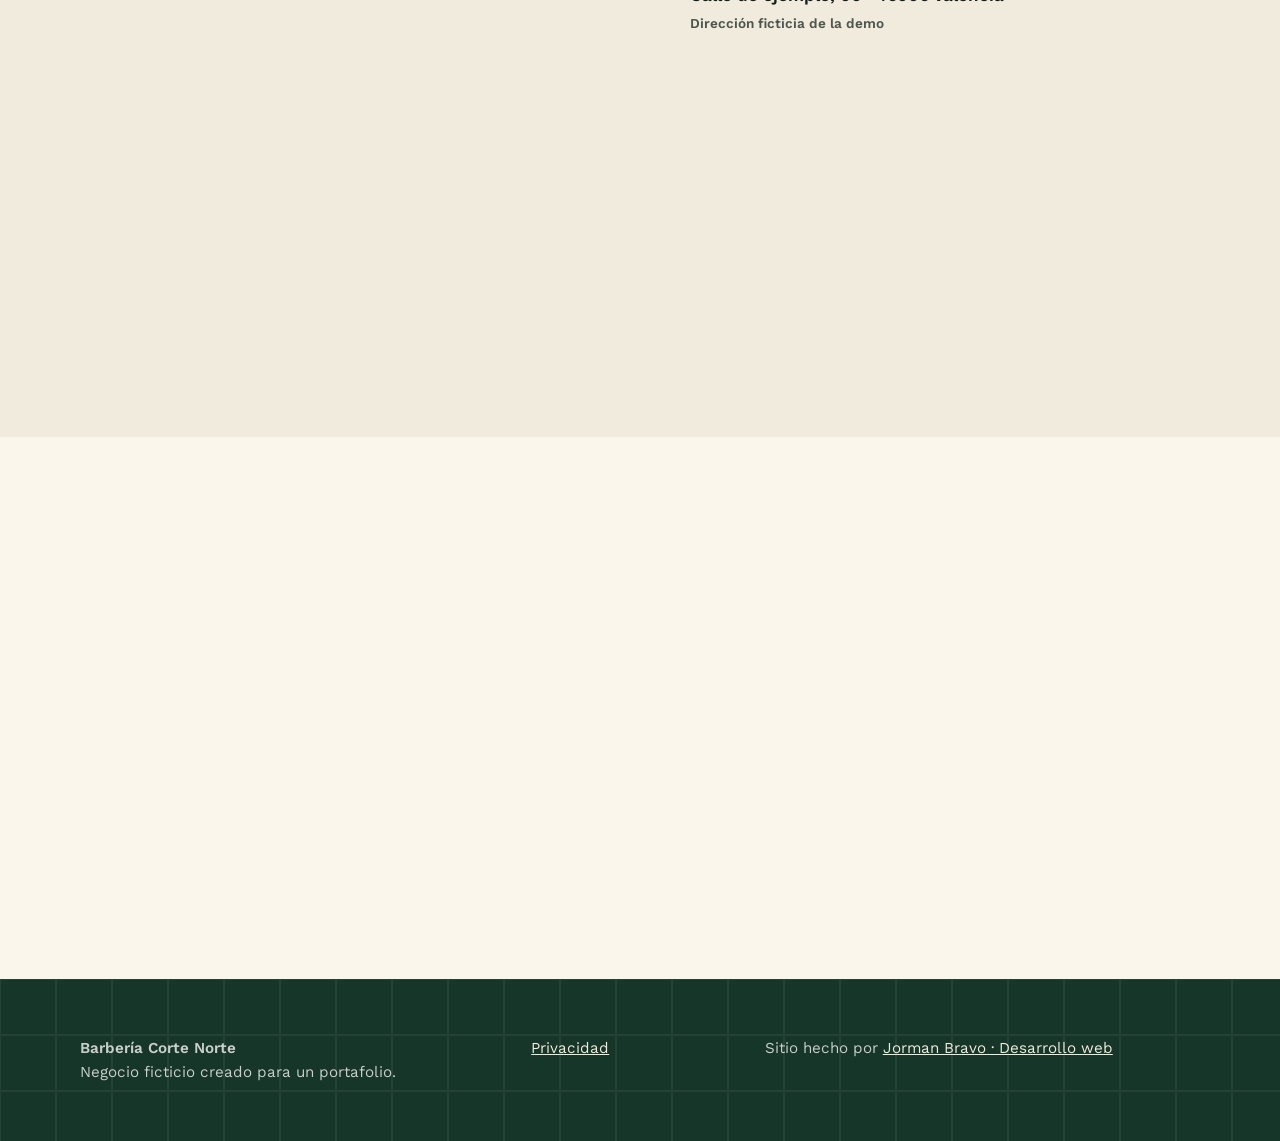
==== commit f917c3b1: "Rediseño: azulejo verde, pizarra de precios, sello, ticket de reserva y apariciones suaves" ====
--- a/index.html
+++ b/index.html
@@ -26,7 +26,7 @@
 {"@context":"https://schema.org","@type":"BarberShop","name":"Barbería Corte Norte","description":"Barbería en Ruzafa: corte, degradado, barba y afeitado con navaja. Negocio ficticio de demostración.","url":"https://jormanj2b.github.io/demo-barberia/","image":"https://jormanj2b.github.io/demo-barberia/img/og.jpg","priceRange":"12 € – 28 €","address":{"@type":"PostalAddress","streetAddress":"Calle de ejemplo, 00","addressLocality":"Valencia","postalCode":"46006","addressCountry":"ES"},"openingHoursSpecification":[{"@type":"OpeningHoursSpecification","dayOfWeek":["Tuesday","Wednesday","Thursday","Friday"],"opens":"10:00","closes":"20:00"},{"@type":"OpeningHoursSpecification","dayOfWeek":"Saturday","opens":"09:00","closes":"15:00"}],"makesOffer":[{"@type":"Offer","itemOffered":{"@type":"Service","name":"Corte clásico"},"price":"18","priceCurrency":"EUR"},{"@type":"Offer","itemOffered":{"@type":"Service","name":"Corte y barba"},"price":"28","priceCurrency":"EUR"}]}
 </script>
 </head>
-<body>
+<body data-reveal=".sec-head, .price-list li, .barber, .step, .summary, .local-photo, .sign, .faq details">
 <a class="skip" href="#reservar">Saltar a la reserva</a>
 <div class="demo-bar">Proyecto de demostración: negocio ficticio. Diseño y desarrollo de <a href="https://jormanj2b.github.io/">Jorman Bravo · Desarrollo web</a></div>
 <header class="top">
@@ -40,8 +40,8 @@
 <main id="inicio">
 <section class="hero">
   <div class="hero-text">
-    <p class="kicker">Ruzafa · Valencia · desde 2014</p>
-    <h1>Corte, barba y toalla caliente.</h1>
+    <p class="kicker"><span class="rule" aria-hidden="true"></span>Ruzafa · Valencia · desde 2014</p>
+    <h1>Corte, barba y <em>toalla caliente.</em></h1>
     <p class="lead">Reserva en un minuto: eliges el servicio, el barbero y la hora que te queda libre. Te llega la confirmación y un recordatorio para tu calendario.</p>
     <div class="hero-cta">
       <a class="btn" href="#reservar">Reservar cita</a>
@@ -52,36 +52,42 @@
       <li><strong>Sáb</strong> 9:00–15:00</li>
     </ul>
   </div>
+  <svg class="seal" viewBox="0 0 200 200" aria-hidden="true"><defs><path id="sealpath" d="M100,100 m-74,0 a74,74 0 1,1 148,0 a74,74 0 1,1 -148,0"/></defs><circle cx="100" cy="100" r="96"/><text><textPath href="#sealpath">Corte Norte · Ruzafa · Valencia · Desde 2014 ·</textPath></text><g class="seal-icon"><path d="M88 78l24 44M112 78l-24 44"/><circle cx="84" cy="128" r="9"/><circle cx="116" cy="128" r="9"/></g></svg>
   <picture class="hero-img">
     <img src="img/hero-800.webp" srcset="img/hero-800.webp 800w, img/hero-1600.webp 1600w" sizes="(min-width: 900px) 55vw, 100vw" width="1600" height="900" alt="Barbero recortando la barba de un cliente frente a la pared de azulejo verde" fetchpriority="high">
   </picture>
 </section>
 
-<section id="servicios" class="section">
+<div class="ticker" aria-hidden="true"><div class="ticker-track"><span>Corte clásico</span><span>Degradado</span><span>Arreglo de barba</span><span>Afeitado a navaja</span><span>Toalla caliente</span><span>Corte infantil</span><span>Corte clásico</span><span>Degradado</span><span>Arreglo de barba</span><span>Afeitado a navaja</span><span>Toalla caliente</span><span>Corte infantil</span></div></div>
+
+<section id="servicios" class="section board">
   <div class="wrap">
+    <div class="sec-head"><p class="kicker"><span class="rule" aria-hidden="true"></span>La carta</p>
     <h2>Servicios y precios</h2>
-    <p class="sub">Precios cerrados, IVA incluido. El tiempo es el que reservamos para ti en la silla.</p>
+    <p class="sub">Precios cerrados, IVA incluido. El tiempo es el que reservamos para ti en la silla.</p></div>
     <ul class="price-list" id="price-list"></ul>
   </div>
 </section>
 
-<section id="equipo" class="section section-dark">
+<section id="equipo" class="section team-section">
   <div class="wrap">
+    <div class="sec-head"><p class="kicker"><span class="rule" aria-hidden="true"></span>El equipo</p>
     <h2>Quién te atiende</h2>
+    <p class="sub">Tres sillas, tres manos distintas. Si no tienes preferencia, en la reserva eliges «cualquiera».</p></div>
     <div class="team">
       <article class="barber">
         <img src="img/barbero-1-400.webp" srcset="img/barbero-1-400.webp 400w, img/barbero-1-800.webp 800w" sizes="(min-width: 900px) 30vw, 90vw" width="800" height="800" loading="lazy" alt="Andrés Mira, barbero, con delantal verde oliva">
-        <h3>Andrés Mira</h3>
+        <p class="tag">Clásico y navaja</p><h3>Andrés Mira</h3>
         <p>Abrió Corte Norte. Cortes clásicos con tijera y afeitado a navaja.</p>
       </article>
       <article class="barber">
         <img src="img/barbero-2-400.webp" srcset="img/barbero-2-400.webp 400w, img/barbero-2-800.webp 800w" sizes="(min-width: 900px) 30vw, 90vw" width="800" height="800" loading="lazy" alt="Leo Cardona, barbero, sostiene una máquina de cortar pelo">
-        <h3>Leo Cardona</h3>
+        <p class="tag">Degradados</p><h3>Leo Cardona</h3>
         <p>Degradados, texturas y líneas. El que buscas si traes una foto de referencia.</p>
       </article>
       <article class="barber">
         <img src="img/barbero-3-400.webp" srcset="img/barbero-3-400.webp 400w, img/barbero-3-800.webp 800w" sizes="(min-width: 900px) 30vw, 90vw" width="800" height="800" loading="lazy" alt="Nuria Sanz, barbera, con navaja y peine">
-        <h3>Nuria Sanz</h3>
+        <p class="tag">Barba</p><h3>Nuria Sanz</h3>
         <p>Diseño y cuidado de barba. Perfila sin dejarte la cara irritada.</p>
       </article>
     </div>
@@ -90,8 +96,9 @@
 
 <section id="reservar" class="section booking-section" aria-labelledby="reservar-title">
   <div class="wrap">
+    <div class="sec-head"><p class="kicker"><span class="rule" aria-hidden="true"></span>Reserva online</p>
     <h2 id="reservar-title">Reserva tu cita</h2>
-    <p class="sub">Cuatro pasos. Las horas que ves ya tienen en cuenta lo que dura tu servicio.</p>
+    <p class="sub">Cuatro pasos. Las horas que ves ya tienen en cuenta lo que dura tu servicio.</p></div>
     <form id="booking" class="booking" novalidate>
       <fieldset class="step" id="step-servicio">
         <legend><span class="n">1</span> Servicio</legend>
@@ -115,7 +122,7 @@
           <p class="error" id="err-nombre" hidden>Escribe tu nombre para la reserva.</p>
           <label for="telefono">Teléfono móvil</label>
           <input id="telefono" name="telefono" type="tel" inputmode="tel" autocomplete="tel" required maxlength="20" aria-describedby="help-tel">
-          <p class="help" id="help-tel">Solo para avisarte si hay un cambio. Ejemplo: 612 345 678</p>
+          <p class="help" id="help-tel">Solo para avisarte si hay un cambio de hora. Nueve dígitos.</p>
           <p class="error" id="err-telefono" hidden>Revisa el teléfono: necesita al menos 9 dígitos.</p>
         </div>
       </fieldset>
@@ -148,12 +155,13 @@
 
 <section id="local" class="section local">
   <div class="wrap local-grid">
-    <img src="img/local-800.webp" srcset="img/local-800.webp 800w, img/local-1600.webp 1600w" sizes="(min-width: 900px) 50vw, 100vw" width="1600" height="1200" loading="lazy" alt="Interior de la barbería con dos sillones clásicos y azulejo verde">
+    <figure class="local-photo"><img src="img/local-800.webp" srcset="img/local-800.webp 800w, img/local-1600.webp 1600w" sizes="(min-width: 900px) 50vw, 100vw" width="1600" height="1200" loading="lazy" alt="Interior de la barbería con dos sillones clásicos y azulejo verde"></figure>
     <div>
+      <p class="kicker"><span class="rule" aria-hidden="true"></span>Dónde estamos</p>
       <h2>El local</h2>
       <p>Dos sillones, un banco de madera y café mientras esperas. Estamos a cinco minutos del Mercado de Ruzafa.</p>
       <address>Calle de ejemplo, 00 · 46006 Valencia<br><span class="fine">Dirección ficticia de la demo</span></address>
-      <table class="hours">
+      <div class="sign"><table class="hours">
         <caption>Horario</caption>
         <tbody>
           <tr><th scope="row">Lunes</th><td>Cerrado</td></tr>
@@ -161,14 +169,14 @@
           <tr><th scope="row">Sábado</th><td>9:00 – 15:00</td></tr>
           <tr><th scope="row">Domingo</th><td>Cerrado</td></tr>
         </tbody>
-      </table>
+      </table></div>
     </div>
   </div>
 </section>
 
 <section class="section faq">
   <div class="wrap narrow">
-    <h2>Preguntas frecuentes</h2>
+    <div class="sec-head"><p class="kicker"><span class="rule" aria-hidden="true"></span>Dudas</p><h2>Preguntas frecuentes</h2></div>
     <details><summary>¿Y si llego tarde?</summary><p>Te esperamos 10 minutos. Después, si el barbero tiene la siguiente cita, movemos la tuya a la primera hora libre.</p></details>
     <details><summary>¿Atendéis sin cita?</summary><p>Sí, si hay un hueco. Con reserva no esperas.</p></details>
     <details><summary>¿Cómo pago?</summary><p>En el local, con tarjeta, Bizum o efectivo.</p></details>
@@ -184,5 +192,6 @@
   </div>
 </footer>
 <script src="app.js" defer></script>
+<script src="reveal.js" defer></script>
 </body>
 </html>
--- a/styles.css
+++ b/styles.css
@@ -1,14 +1,16 @@
+/* Corte Norte — barbería de barrio: azulejo verde, latón y papel hueso */
 :root{
-  --ink:#14201B; --green:#1F4A3A; --green-2:#2A5C49; --bone:#F1EBDD; --bone-2:#E6DECB;
-  --brass:#B4873A; --brass-text:#7A5520; --muted:#4D574F; --line:#CFC5AE; --white:#FFFDF8;
-  --display:'Big Shoulders Display', 'Arial Narrow', sans-serif; --body:'Work Sans', system-ui, sans-serif;
-  --r:4px; --wrap:1120px;
+  --ink:#14201B; --green:#1F4A3A; --green-2:#2A5C49; --green-deep:#163629; --bone:#F1EBDD; --bone-2:#E6DECB; --paper:#FAF6EC;
+  --brass:#C29545; --brass-text:#7A5520; --muted:#4D574F; --line:#CFC5AE; --white:#FFFDF8;
+  --display:'Big Shoulders Display','Arial Narrow',sans-serif; --body:'Work Sans',system-ui,sans-serif;
+  --r:6px; --wrap:1160px; --ease:cubic-bezier(.2,.7,.2,1);
+  --tile:url("data:image/svg+xml,%3Csvg xmlns='http://www.w3.org/2000/svg' width='56' height='56'%3E%3Crect width='56' height='56' fill='none' stroke='%23ffffff' stroke-opacity='.06' stroke-width='2'/%3E%3C/svg%3E");
 }
 *{box-sizing:border-box}
-html{scroll-behavior:smooth}
-@media (prefers-reduced-motion:reduce){html{scroll-behavior:auto}*{transition:none!important}}
-body{margin:0;font-family:var(--body);font-size:17px;line-height:1.55;color:var(--ink);background:var(--bone)}
+html{scroll-behavior:smooth;scroll-padding-top:80px}
+body{margin:0;font-family:var(--body);font-size:17px;line-height:1.6;color:var(--ink);background:var(--bone);-webkit-font-smoothing:antialiased}
 img{max-width:100%;display:block;height:auto}
+[hidden]{display:none!important}
 a{color:inherit}
 :focus-visible{outline:3px solid var(--brass);outline-offset:3px}
 .skip{position:absolute;left:-999px;top:0;background:var(--ink);color:var(--bone);padding:.6rem 1rem;z-index:50}
@@ -16,122 +18,200 @@
 .demo-bar{background:var(--ink);color:#D9D2C1;font-size:13.5px;text-align:center;padding:.45rem 1rem}
 .demo-bar a{color:#F1EBDD}
 .wrap{max-width:var(--wrap);margin:0 auto;padding:0 20px}
-.narrow{max-width:760px}
-h1,h2,h3{font-family:var(--display);font-weight:800;text-transform:uppercase;letter-spacing:.01em;line-height:.95;margin:0 0 .5em}
-h1{font-size:clamp(3.2rem,11vw,6.6rem)}
-h2{font-size:clamp(2.3rem,6vw,3.6rem)}
-h3{font-size:1.6rem}
-.kicker{font-size:.85rem;letter-spacing:.14em;text-transform:uppercase;font-weight:600;color:var(--brass-text);margin:0 0 1rem}
-.sub{color:var(--muted);max-width:56ch;margin:0 0 2rem}
-.top{position:sticky;top:0;z-index:20;background:var(--bone);border-bottom:1px solid var(--line);display:flex;align-items:center;justify-content:space-between;gap:1rem;padding:.6rem 20px}
-.logo{display:flex;align-items:center;gap:.6rem;text-decoration:none;font-family:var(--display);font-weight:800;font-size:1.5rem;text-transform:uppercase}
-.logo-mark{display:grid;place-items:center;width:40px;height:40px;background:var(--green);color:var(--bone);border-radius:var(--r);font-size:1.1rem}
-.top nav{display:flex;align-items:center;gap:1.2rem}
-.top nav a:not(.btn){text-decoration:none;font-weight:600;font-size:.95rem;display:none}
+.narrow{max-width:780px}
+h1,h2,h3{font-family:var(--display);font-weight:800;text-transform:uppercase;letter-spacing:.005em;line-height:.92;margin:0 0 .45em}
+h1{font-size:clamp(3.6rem,12vw,7.4rem)}
+h1 em{font-style:normal;color:var(--brass)}
+h2{font-size:clamp(2.6rem,7vw,4.4rem)}
+h3{font-size:1.7rem}
+.kicker{display:flex;align-items:center;gap:.8rem;font-size:.8rem;letter-spacing:.18em;text-transform:uppercase;font-weight:600;color:var(--brass-text);margin:0 0 1.1rem}
+.rule{width:34px;height:2px;background:currentColor;display:inline-block}
+.sub{color:var(--muted);max-width:56ch;margin:0;font-size:1.05rem}
+.sec-head{margin-bottom:2.6rem}
+
+/* header */
+.top{position:sticky;top:0;z-index:20;background:rgba(241,235,221,.94);backdrop-filter:blur(8px);border-bottom:1px solid var(--line);display:flex;align-items:center;justify-content:space-between;gap:1rem;padding:.6rem max(20px,calc((100vw - var(--wrap))/2 + 20px))}
+.logo{display:flex;align-items:center;gap:.65rem;text-decoration:none;font-family:var(--display);font-weight:800;font-size:1.55rem;text-transform:uppercase;letter-spacing:.02em}
+.logo-mark{display:grid;place-items:center;width:42px;height:42px;background:var(--green);color:var(--bone);border-radius:50%;font-size:1rem;box-shadow:inset 0 0 0 3px var(--green),inset 0 0 0 4px var(--brass)}
+.top nav{display:flex;align-items:center;gap:1.4rem}
+.top nav a:not(.btn){text-decoration:none;font-weight:600;font-size:.95rem;display:none;position:relative}
+.top nav a:not(.btn)::after{content:"";position:absolute;left:0;right:0;bottom:-4px;height:2px;background:var(--brass);transform:scaleX(0);transform-origin:left;transition:transform .25s var(--ease)}
+.top nav a:not(.btn):hover::after{transform:scaleX(1)}
 @media (min-width:760px){.top nav a:not(.btn){display:inline}}
-.btn{display:inline-flex;align-items:center;justify-content:center;min-height:48px;padding:.7rem 1.4rem;background:var(--green);color:var(--bone);border:2px solid var(--green);border-radius:var(--r);font:600 1rem var(--body);text-decoration:none;cursor:pointer;transition:transform .12s ease,background .15s ease}
-.btn:hover{background:var(--ink);border-color:var(--ink)}
-.btn:active{transform:translateY(1px)}
-.btn-small{min-height:44px;padding:.4rem 1rem}
+
+/* buttons */
+.btn{display:inline-flex;align-items:center;justify-content:center;gap:.5rem;min-height:50px;padding:.75rem 1.5rem;background:var(--green);color:var(--bone);border:2px solid var(--green);border-radius:999px;font:600 1rem var(--body);text-decoration:none;cursor:pointer;transition:transform .2s var(--ease),background .2s,border-color .2s,box-shadow .2s}
+.btn:hover{background:var(--ink);border-color:var(--ink);transform:translateY(-2px);box-shadow:0 10px 22px -12px rgba(20,32,27,.6)}
+.btn:active{transform:translateY(0)}
+.btn-small{min-height:44px;padding:.45rem 1.1rem}
 .btn-ghost{background:transparent;color:var(--green)}
 .btn-ghost:hover{background:var(--green);color:var(--bone)}
 .btn-block{width:100%}
-.link{background:none;border:0;padding:.5rem 0;font:600 1rem var(--body);color:var(--green);text-decoration:underline;text-underline-offset:4px;cursor:pointer;min-height:44px}
-.hero{display:grid;min-height:calc(100svh - 96px)}
-.hero-text{padding:2.2rem 20px 2rem;align-self:center}
-.lead{font-size:1.15rem;max-width:44ch;color:#2B3530}
-.hero-cta{display:flex;flex-wrap:wrap;align-items:center;gap:1.2rem;margin:1.6rem 0}
-.hero-facts{list-style:none;padding:0;margin:0;display:flex;gap:1.6rem;color:var(--muted);font-size:.95rem}
-.hero-facts strong{color:var(--ink)}
-.hero-img img{width:100%;height:100%;object-fit:cover;aspect-ratio:16/10}
+.link{background:none;border:0;padding:.5rem 0;font:600 1rem var(--body);color:var(--green);text-decoration:underline;text-decoration-color:var(--brass);text-decoration-thickness:2px;text-underline-offset:5px;cursor:pointer;min-height:44px}
+.link:hover{color:var(--ink)}
+
+/* hero */
+.hero{display:grid;position:relative;background:var(--green);color:var(--bone)}
+.hero .kicker{color:var(--brass)}
+.hero-text{padding:2.6rem 20px 3rem;align-self:center;position:relative;z-index:1;background-image:var(--tile)}
+.lead{font-size:1.15rem;max-width:42ch;color:#D9DED6}
+.hero .btn{background:var(--bone);color:var(--ink);border-color:var(--bone)}
+.hero .btn:hover{background:var(--brass);border-color:var(--brass);color:var(--ink)}
+.hero .link{color:var(--bone)}
+.hero-cta{display:flex;flex-wrap:wrap;align-items:center;gap:1.4rem;margin:1.8rem 0}
+.hero-facts{list-style:none;padding:1.2rem 0 0;margin:0;display:flex;flex-wrap:wrap;gap:.6rem 1.8rem;color:#C9CFC9;font-size:.95rem;border-top:1px solid rgba(241,235,221,.2)}
+.hero-facts strong{color:var(--bone)}
+.hero-img{position:relative;overflow:hidden}
+.hero-img img{width:100%;height:100%;object-fit:cover;aspect-ratio:4/3}
+.seal{position:absolute;z-index:2;width:128px;height:128px;right:16px;top:calc(100% - 64px);fill:none}
+.seal circle:first-of-type{fill:var(--brass)}
+.seal text{font:700 15.5px var(--body);letter-spacing:.17em;text-transform:uppercase;fill:var(--ink)}
+.seal-icon{stroke:var(--ink);stroke-width:5;stroke-linecap:round}
+@media (prefers-reduced-motion:no-preference){.seal text{animation:spin 26s linear infinite;transform-origin:100px 100px}}
+@keyframes spin{to{transform:rotate(360deg)}}
 @media (min-width:900px){
-  .hero{grid-template-columns:1fr 1.15fr}
-  .hero-text{padding:3rem 3rem 3rem max(20px,calc((100vw - var(--wrap))/2 + 20px))}
-  .hero-img img{aspect-ratio:auto;min-height:100%}
+  .hero{grid-template-columns:minmax(0,1fr) minmax(0,1.1fr);min-height:calc(100svh - 100px)}
+  .hero-text{padding:4rem 3.5rem 4rem max(20px,calc((100vw - var(--wrap))/2 + 20px))}
+  .hero-img{min-height:100%}
+  .hero-img img{position:absolute;inset:0;aspect-ratio:auto}
+  .seal{width:150px;height:150px;top:auto;bottom:48px;right:auto;left:calc(47.6% - 75px)}
 }
-.section{padding:5rem 0}
-.section-dark{background:var(--ink);color:var(--bone)}
-.section-dark .sub{color:#BFC6BF}
-.price-list{list-style:none;margin:0;padding:0;border-top:2px solid var(--ink)}
-.price-list li{display:grid;grid-template-columns:1fr auto;gap:.2rem 1rem;padding:1.1rem 0;border-bottom:1px solid var(--line)}
-.price-list .name{font-family:var(--display);font-weight:700;font-size:1.55rem;text-transform:uppercase;line-height:1.1}
-.price-list .price{font-family:var(--display);font-weight:800;font-size:1.7rem}
-.price-list .desc{color:var(--muted);font-size:.95rem;grid-column:1/-1}
-@media (min-width:760px){.price-list{columns:2;column-gap:3rem;border-top:0}.price-list li{break-inside:avoid;border-top:0}}
-.team{display:grid;gap:2rem}
+
+/* ticker */
+.ticker{background:var(--brass);color:var(--ink);overflow:hidden;padding:.85rem 0;border-block:2px solid var(--ink)}
+.ticker-track{display:flex;gap:2.4rem;width:max-content;font:800 1.5rem var(--display);text-transform:uppercase;letter-spacing:.04em;white-space:nowrap}
+.ticker-track span{display:inline-flex;align-items:center;gap:2.4rem}
+.ticker-track span::after{content:"✂";font-size:1.1rem}
+@media (prefers-reduced-motion:no-preference){.ticker-track{animation:tick 36s linear infinite}}
+@keyframes tick{to{transform:translateX(-50%)}}
+
+/* sections */
+.section{padding:clamp(4rem,9vw,6.5rem) 0}
+
+/* board (services) */
+.board{background:var(--ink) var(--tile);color:var(--bone)}
+.board .sub{color:#BFC6BF}
+.board .kicker{color:var(--brass)}
+.price-list{list-style:none;margin:0;padding:0;display:grid;gap:0 4rem}
+@media (min-width:820px){.price-list{grid-template-columns:1fr 1fr}}
+.price-list li{display:grid;grid-template-columns:auto 1fr auto;align-items:end;gap:.2rem .8rem;padding:1.3rem 0;border-bottom:1px solid rgba(241,235,221,.14);transition:transform .25s var(--ease)}
+.price-list li::after{content:"";grid-column:2;grid-row:1;border-bottom:2px dotted rgba(194,149,69,.6);margin-bottom:.5rem}
+.price-list li:hover{transform:translateX(6px)}
+.price-list .name{grid-column:1;grid-row:1;font-family:var(--display);font-weight:700;font-size:1.7rem;text-transform:uppercase;line-height:1}
+.price-list .price{grid-column:3;grid-row:1;font-family:var(--display);font-weight:800;font-size:1.9rem;color:var(--brass);line-height:1}
+.price-list .desc{color:#BFC6BF;font-size:.95rem;grid-column:1/-1}
+
+/* team */
+.team-section{background:var(--paper)}
+.team{display:grid;gap:2.2rem}
 @media (min-width:760px){.team{grid-template-columns:repeat(3,1fr)}}
-.barber img{border-radius:var(--r);aspect-ratio:1;object-fit:cover;margin-bottom:1rem;filter:saturate(.9)}
-.barber p{color:#C9CFC9;margin:0}
+.barber img{border-radius:200px 200px var(--r) var(--r);aspect-ratio:4/5;object-fit:cover;margin-bottom:1.1rem;transition:transform .6s var(--ease),filter .4s;filter:saturate(.92)}
+.barber{position:relative}
+.barber:hover img{transform:translateY(-6px);filter:saturate(1.05)}
+.tag{display:inline-block;margin:0 0 .6rem;padding:.2rem .7rem;border:1px solid var(--brass);color:var(--brass-text);border-radius:999px;font-size:.78rem;letter-spacing:.1em;text-transform:uppercase;font-weight:600}
+.barber h3{margin-bottom:.3rem}
+.barber p:last-child{color:var(--muted);margin:0}
+
+/* booking */
 .booking-section{background:var(--bone-2)}
-.booking{display:grid;gap:1.4rem}
-@media (min-width:980px){.booking{grid-template-columns:1fr 320px;align-items:start}.summary{grid-column:2;grid-row:1/span 4;position:sticky;top:90px}}
-.step{border:0;margin:0;padding:1.4rem;background:var(--white);border-radius:var(--r);border:1px solid var(--line)}
-.step legend{float:left;width:100%;font-family:var(--display);font-weight:800;font-size:1.5rem;text-transform:uppercase;margin-bottom:1rem;display:flex;align-items:center;gap:.6rem}
+.booking{display:grid;gap:1.2rem}
+@media (min-width:980px){.booking{grid-template-columns:1fr 340px;align-items:start}.summary{grid-column:2;grid-row:1/span 4;position:sticky;top:96px}}
+.step{margin:0;padding:1.5rem;background:var(--white);border-radius:14px;border:1px solid var(--line);transition:box-shadow .25s,border-color .25s}
+.step:focus-within{border-color:var(--green);box-shadow:0 14px 30px -24px rgba(20,32,27,.7)}
+.step legend{float:left;width:100%;font-family:var(--display);font-weight:800;font-size:1.6rem;text-transform:uppercase;margin-bottom:1rem;display:flex;align-items:center;gap:.7rem;padding:0}
 .step legend+*{clear:both}
-.n{display:inline-grid;place-items:center;width:32px;height:32px;border-radius:50%;background:var(--green);color:var(--bone);font-size:1rem}
+.n{display:inline-grid;place-items:center;width:34px;height:34px;border-radius:50%;background:var(--green);color:var(--bone);font-size:1rem;box-shadow:0 0 0 3px var(--white),0 0 0 4px var(--brass)}
 .choices{display:grid;gap:.6rem}
 @media (min-width:600px){.choices{grid-template-columns:1fr 1fr}}
 .choices-row{grid-template-columns:repeat(2,1fr)}
 @media (min-width:600px){.choices-row{grid-template-columns:repeat(4,1fr)}}
 .choice{position:relative}
 .choice input{position:absolute;opacity:0;inset:0;width:100%;height:100%;margin:0;cursor:pointer}
-.choice span{display:block;padding:.8rem 1rem;border:2px solid var(--line);border-radius:var(--r);min-height:48px;background:var(--white);transition:border-color .12s}
+.choice span{display:block;padding:.85rem 1rem;border:2px solid var(--line);border-radius:12px;min-height:48px;background:var(--white);transition:border-color .2s,background .2s,transform .2s var(--ease);position:relative}
+.choice:hover span{border-color:var(--green-2);transform:translateY(-2px)}
 .choice b{display:block}
 .choice small{color:var(--muted);font-size:.85rem}
-.choice input:checked+span{border-color:var(--green);background:#EAF1EC;box-shadow:inset 0 0 0 1px var(--green)}
+.choice input:checked+span{border-color:var(--green);background:#EAF1EC}
+.choice input:checked+span::after{content:"✓";position:absolute;right:.7rem;top:.6rem;width:22px;height:22px;border-radius:50%;background:var(--green);color:var(--bone);display:grid;place-items:center;font-size:.8rem;font-weight:700}
 .choice input:focus-visible+span{outline:3px solid var(--brass);outline-offset:2px}
-.choice img{width:44px;height:44px;border-radius:50%;object-fit:cover;margin-bottom:.4rem}
+.choice img{width:46px;height:46px;border-radius:50%;object-fit:cover;margin-bottom:.4rem}
 .days{display:flex;gap:.5rem;overflow-x:auto;padding:.2rem .1rem 1rem;scroll-snap-type:x mandatory}
-.day{flex:0 0 auto;scroll-snap-align:start;min-width:64px;min-height:64px;border:2px solid var(--line);border-radius:var(--r);background:var(--white);font:600 .85rem var(--body);cursor:pointer;color:var(--ink);text-transform:capitalize;padding:.4rem}
-.day b{display:block;font-family:var(--display);font-size:1.5rem;line-height:1}
+.day{flex:0 0 auto;scroll-snap-align:start;min-width:66px;min-height:68px;border:2px solid var(--line);border-radius:12px;background:var(--white);font:600 .82rem var(--body);cursor:pointer;color:var(--ink);text-transform:capitalize;padding:.4rem;transition:border-color .2s,transform .2s var(--ease)}
+.day:hover:not(:disabled){border-color:var(--green);transform:translateY(-2px)}
+.day b{display:block;font-family:var(--display);font-size:1.6rem;line-height:1}
 .day[aria-checked="true"]{background:var(--green);color:var(--bone);border-color:var(--green)}
 .day:disabled{opacity:.45;cursor:not-allowed;text-decoration:line-through}
-.slots{display:grid;grid-template-columns:repeat(auto-fill,minmax(84px,1fr));gap:.5rem}
-.slot{min-height:46px;border:2px solid var(--line);border-radius:var(--r);background:var(--white);font:600 1rem var(--body);cursor:pointer;color:var(--ink)}
+.slots{display:grid;grid-template-columns:repeat(auto-fill,minmax(86px,1fr));gap:.5rem}
+.slot{min-height:46px;border:2px solid var(--line);border-radius:999px;background:var(--white);font:600 1rem var(--body);cursor:pointer;color:var(--ink);transition:border-color .2s,background .2s}
 .slot:hover:not(:disabled){border-color:var(--green)}
 .slot[aria-checked="true"]{background:var(--green);color:var(--bone);border-color:var(--green)}
-.slot:disabled{background:transparent;color:#8A8F88;border-style:dashed;cursor:not-allowed;text-decoration:line-through}
+.slot:disabled{background:transparent;color:#7E847D;border-style:dashed;cursor:not-allowed;text-decoration:line-through}
 .hint{color:var(--muted);margin:.2rem 0 .8rem;font-size:.95rem}
-.fields{display:grid;gap:.35rem;max-width:420px}
+.fields{display:grid;gap:.35rem;max-width:440px}
 .fields label{font-weight:600;margin-top:.6rem}
-input{font:inherit;min-height:48px;padding:.6rem .8rem;border:2px solid var(--line);border-radius:var(--r);background:var(--white);color:var(--ink)}
-input:focus{border-color:var(--green);outline:none;box-shadow:0 0 0 3px rgba(31,74,58,.25)}
+input{font:inherit;min-height:50px;padding:.6rem .9rem;border:2px solid var(--line);border-radius:12px;background:var(--white);color:var(--ink);transition:border-color .2s,box-shadow .2s}
+input:focus{border-color:var(--green);outline:none;box-shadow:0 0 0 4px rgba(31,74,58,.18)}
 input[aria-invalid="true"]{border-color:#A3321F}
 .help{margin:0;font-size:.88rem;color:var(--muted)}
 .error{margin:.2rem 0 0;color:#A3321F;font-weight:600;font-size:.92rem}
-.summary{background:var(--ink);color:var(--bone);padding:1.4rem;border-radius:var(--r)}
-.summary h3{font-size:1.8rem}
-.summary dl{display:grid;grid-template-columns:auto 1fr;gap:.5rem 1rem;margin:0 0 1.2rem}
-.summary dt{color:#AEB7AF;font-size:.9rem}
-.summary dd{margin:0;font-weight:600}
-.summary .btn{background:var(--bone);color:var(--ink);border-color:var(--bone)}
-.summary .btn:hover{background:var(--brass);border-color:var(--brass)}
+/* ticket */
+.summary{background:var(--ink);color:var(--bone);padding:1.6rem 1.5rem 1.5rem;border-radius:14px;position:relative;background-image:var(--tile)}
+.summary::before,.summary::after{content:"";position:absolute;top:4.4rem;width:22px;height:22px;border-radius:50%;background:var(--bone-2)}
+.summary::before{left:-11px}.summary::after{right:-11px}
+.summary h3{font-size:1.9rem;padding-bottom:1rem;margin-bottom:1.1rem;border-bottom:2px dashed rgba(241,235,221,.25)}
+.summary dl{display:grid;grid-template-columns:auto 1fr;gap:.55rem 1rem;margin:0 0 1.3rem}
+.summary dt{color:#AEB7AF;font-size:.88rem;text-transform:uppercase;letter-spacing:.08em}
+.summary dd{margin:0;font-weight:600;text-align:right}
+.summary dd[data-k="total"]{font:800 1.6rem var(--display);color:var(--brass)}
+.summary .btn{background:var(--brass);color:var(--ink);border-color:var(--brass)}
+.summary .btn:hover{background:var(--bone);border-color:var(--bone)}
 .summary .error{color:#FFB4A3}
 .fine{font-size:.85rem;color:var(--muted);margin:.8rem 0 0}
 .summary .fine{color:#AEB7AF}
-.confirm{background:var(--white);border:2px solid var(--green);border-radius:var(--r);padding:2rem;max-width:720px}
-.confirm h3{font-size:2.2rem}
+.confirm{background:var(--white);border:2px solid var(--green);border-radius:16px;padding:2rem;max-width:720px;box-shadow:0 24px 50px -36px rgba(20,32,27,.8)}
+.confirm h3{font-size:2.3rem}
 .confirm-actions{display:flex;flex-wrap:wrap;gap:.8rem;align-items:center;margin-top:1.2rem}
-.local-grid{display:grid;gap:2.4rem;align-items:center}
-.local-grid img{border-radius:var(--r)}
+
+/* local */
+.local-grid{display:grid;gap:3rem;align-items:center}
 @media (min-width:900px){.local-grid{grid-template-columns:1.1fr 1fr}}
-address{font-style:normal;margin:1rem 0 1.4rem;font-weight:600}
-.hours{border-collapse:collapse;width:100%;max-width:420px}
-.hours caption{text-align:left;font-family:var(--display);font-weight:800;font-size:1.4rem;text-transform:uppercase;margin-bottom:.4rem}
-.hours th,.hours td{text-align:left;padding:.55rem 0;border-bottom:1px solid var(--line);font-weight:400}
+.local-photo{margin:0 14px 14px 0;position:relative}
+.local-photo::before{content:"";position:absolute;inset:14px -14px -14px 14px;border:2px solid var(--brass);border-radius:var(--r)}
+.local-photo img{position:relative;border-radius:var(--r)}
+address{font-style:normal;margin:1rem 0 1.6rem;font-weight:600}
+.sign{background:var(--green);color:var(--bone);border-radius:14px;padding:1.4rem 1.6rem;box-shadow:inset 0 0 0 4px var(--green),inset 0 0 0 6px var(--brass);max-width:440px}
+.hours{border-collapse:collapse;width:100%}
+.hours caption{text-align:left;font-family:var(--display);font-weight:800;font-size:1.5rem;text-transform:uppercase;margin-bottom:.4rem;color:var(--brass)}
+.hours th,.hours td{text-align:left;padding:.55rem 0;border-bottom:1px solid rgba(241,235,221,.16);font-weight:400}
+.hours tr:last-child th,.hours tr:last-child td{border-bottom:0}
 .hours td{text-align:right;font-weight:600}
-.faq details{border-bottom:1px solid var(--line);padding:.4rem 0}
-.faq summary{cursor:pointer;font-weight:600;font-size:1.1rem;min-height:44px;display:flex;align-items:center}
+.sign .fine,.local .fine{color:var(--muted)}
+
+/* faq */
+.faq{background:var(--paper)}
+.faq details{border-bottom:1px solid var(--line);padding:.3rem 0}
+.faq summary{cursor:pointer;font-weight:600;font-size:1.12rem;min-height:52px;display:flex;align-items:center;justify-content:space-between;gap:1rem;list-style:none}
+.faq summary::-webkit-details-marker{display:none}
+.faq summary::after{content:"+";font:800 1.8rem var(--display);color:var(--brass-text);transition:transform .25s var(--ease)}
+.faq details[open] summary::after{transform:rotate(45deg)}
 .faq p{margin:.2rem 0 1rem;color:var(--muted)}
-.foot{background:var(--ink);color:#C9CFC9;padding:2.4rem 0;font-size:.95rem}
+
+/* footer */
+.foot{background:var(--green-deep) var(--tile);color:#C9CFC9;padding:2.6rem 0;font-size:.95rem}
 .foot-grid{display:grid;gap:1rem}
 @media (min-width:760px){.foot-grid{grid-template-columns:2fr 1fr 2fr}}
 .foot a{color:var(--bone)}
 .legal{max-width:760px;margin:0 auto;padding:3rem 20px 5rem}
-.legal h1{font-size:clamp(2.4rem,7vw,4rem)}
-.legal h2{font-size:1.8rem;margin-top:2rem}
+.legal h1{font-size:clamp(2.6rem,8vw,4.4rem)}
+.legal h2{font-size:1.9rem;margin-top:2.2rem}
+.legal a{color:var(--green)}
 .booking>*,.step{min-width:0}
 [tabindex="-1"]:focus{outline:none}
 
+/* reveal */
+.rv{opacity:0;transform:translateY(22px);transition:opacity .7s var(--ease),transform .7s var(--ease)}
+.rv.in{opacity:1;transform:none}
+@media (prefers-reduced-motion:reduce){html{scroll-behavior:auto}*,*::before,*::after{animation:none!important;transition:none!important}}
+
 /* img-placeholder */
 img:not([src$=".svg"]){background-color:var(--bone-2)}
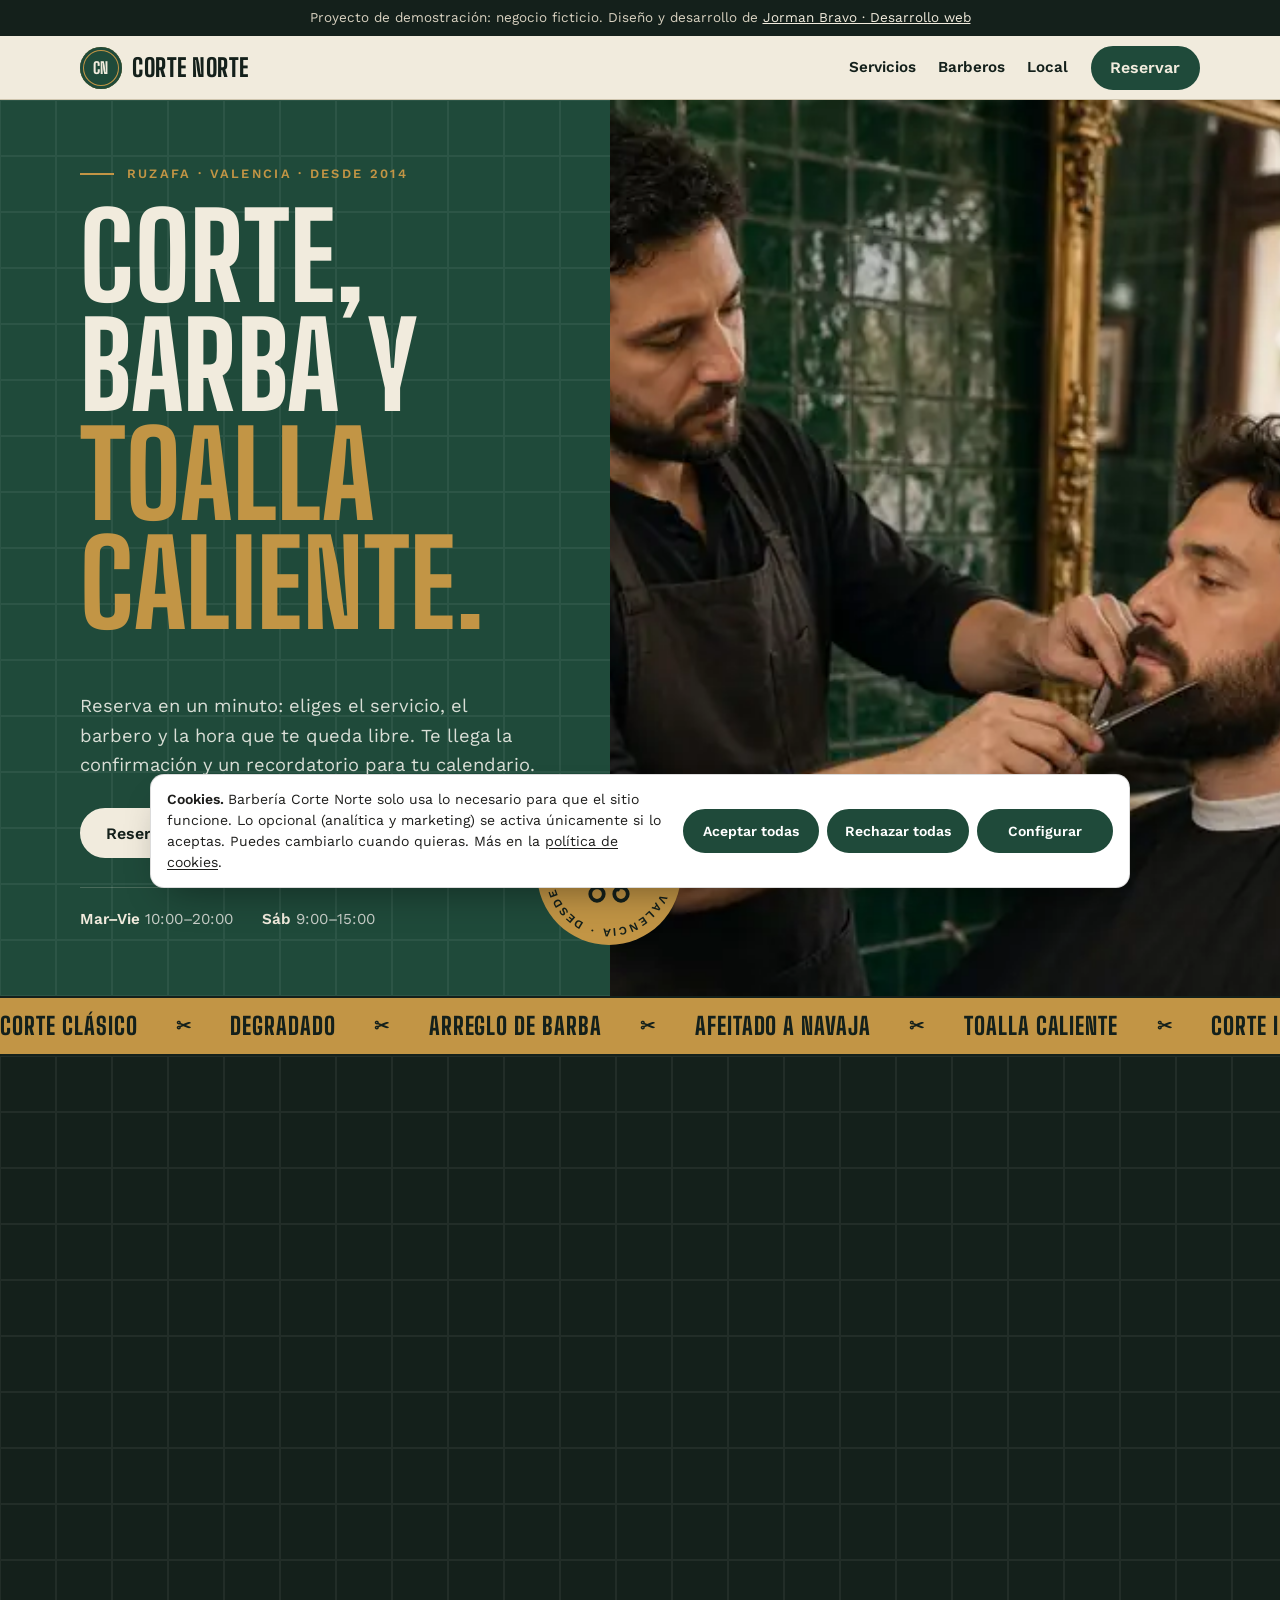
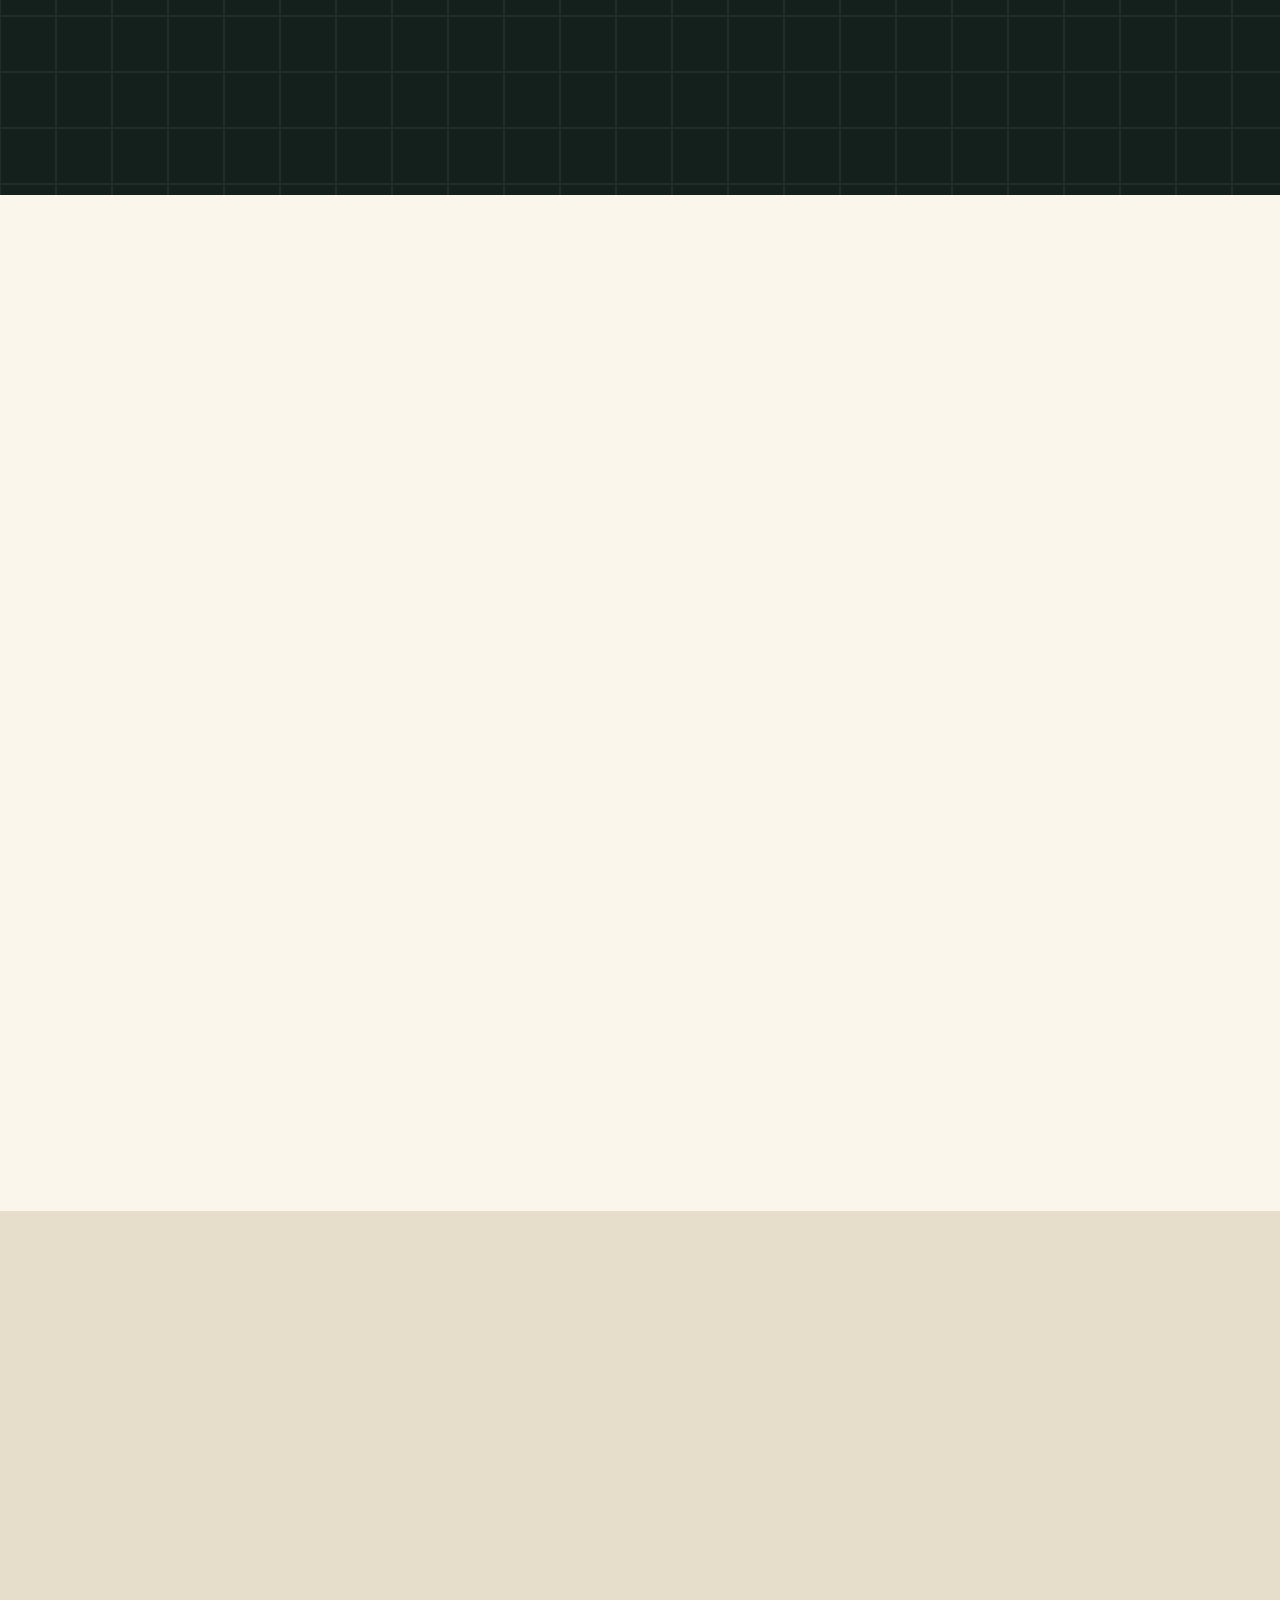
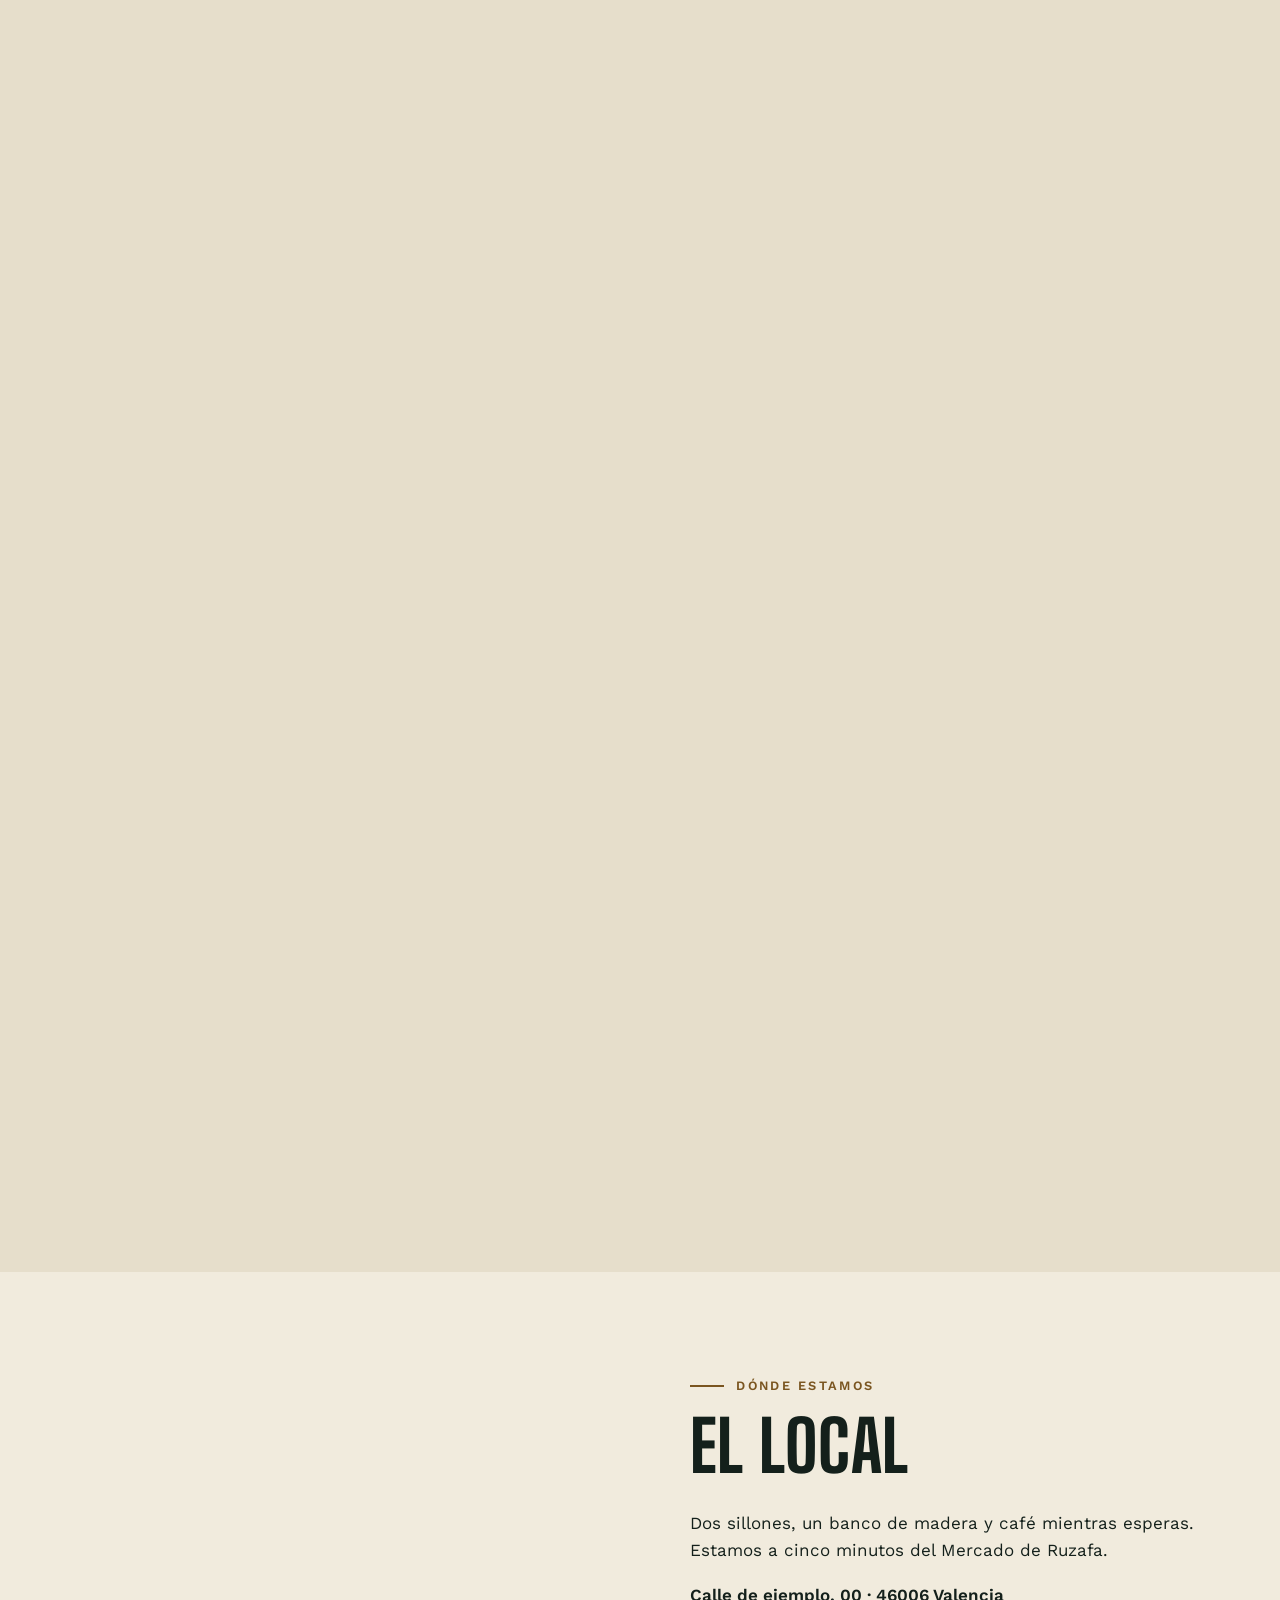
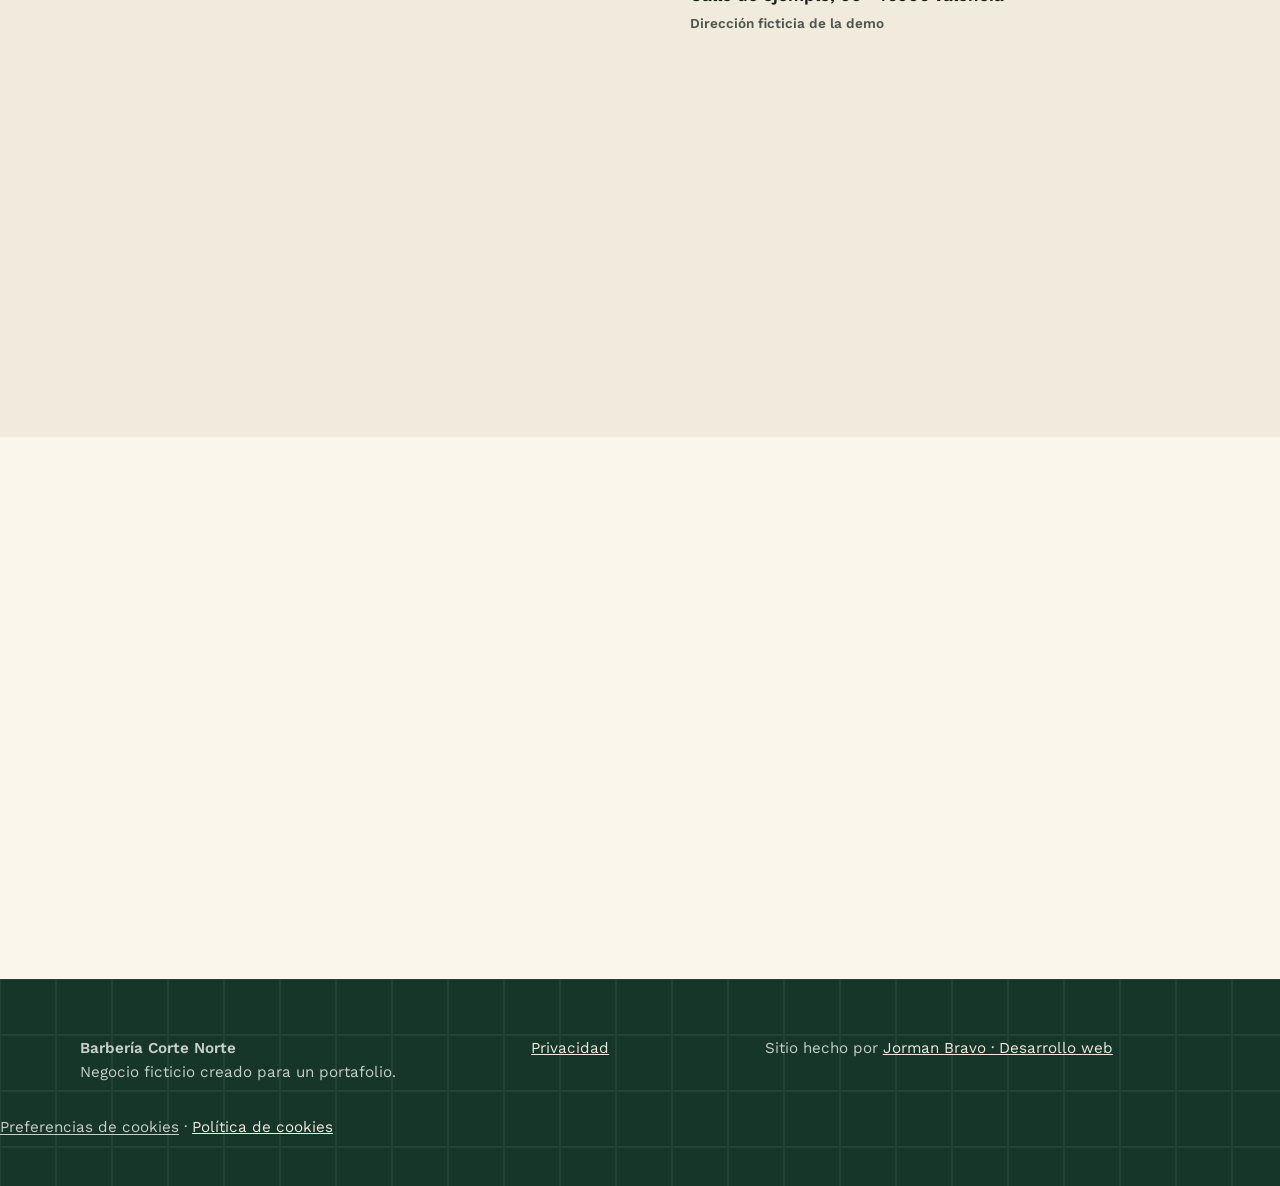
==== commit 0d84aa6e: "Cookies: aviso con Aceptar todas, Rechazar todas y Configurar por categorías, nada opcional antes de" ====
--- a/index.html
+++ b/index.html
@@ -25,6 +25,7 @@
 <script type="application/ld+json">
 {"@context":"https://schema.org","@type":"BarberShop","name":"Barbería Corte Norte","description":"Barbería en Ruzafa: corte, degradado, barba y afeitado con navaja. Negocio ficticio de demostración.","url":"https://jormanj2b.github.io/demo-barberia/","image":"https://jormanj2b.github.io/demo-barberia/img/og.jpg","priceRange":"12 € – 28 €","address":{"@type":"PostalAddress","streetAddress":"Calle de ejemplo, 00","addressLocality":"Valencia","postalCode":"46006","addressCountry":"ES"},"openingHoursSpecification":[{"@type":"OpeningHoursSpecification","dayOfWeek":["Tuesday","Wednesday","Thursday","Friday"],"opens":"10:00","closes":"20:00"},{"@type":"OpeningHoursSpecification","dayOfWeek":"Saturday","opens":"09:00","closes":"15:00"}],"makesOffer":[{"@type":"Offer","itemOffered":{"@type":"Service","name":"Corte clásico"},"price":"18","priceCurrency":"EUR"},{"@type":"Offer","itemOffered":{"@type":"Service","name":"Corte y barba"},"price":"28","priceCurrency":"EUR"}]}
 </script>
+<script src="cookies.js?v=1" defer data-key="demo-barberia" data-owner="Barbería Corte Norte" data-accent="#1F4A3A"></script>
 </head>
 <body data-reveal=".sec-head, .price-list li, .barber, .step, .summary, .local-photo, .sign, .faq details">
 <a class="skip" href="#reservar">Saltar a la reserva</a>
@@ -118,12 +119,12 @@
         <legend><span class="n">4</span> Tus datos</legend>
         <div class="fields">
           <label for="nombre">Nombre</label>
-          <input id="nombre" name="nombre" autocomplete="given-name" required maxlength="60">
-          <p class="error" id="err-nombre" hidden>Escribe tu nombre para la reserva.</p>
+          <input id="nombre" name="nombre" autocomplete="given-name" required minlength="2" maxlength="60" pattern="\p{L}(?:[\p{L}\p{M}]|[' ’\-](?=\p{L}))*" spellcheck="false" aria-describedby="err-nombre">
+          <p class="error" id="err-nombre" aria-live="polite" hidden>Escribe tu nombre para la reserva.</p>
           <label for="telefono">Teléfono móvil</label>
-          <input id="telefono" name="telefono" type="tel" inputmode="tel" autocomplete="tel" required maxlength="20" aria-describedby="help-tel">
+          <input id="telefono" name="telefono" type="tel" inputmode="tel" autocomplete="tel" required maxlength="16" pattern="\+?[0-9]{9,15}" aria-describedby="help-tel err-telefono">
           <p class="help" id="help-tel">Solo para avisarte si hay un cambio de hora. Nueve dígitos.</p>
-          <p class="error" id="err-telefono" hidden>Revisa el teléfono: necesita al menos 9 dígitos.</p>
+          <p class="error" id="err-telefono" aria-live="polite" hidden>Revisa el teléfono: necesita al menos 9 dígitos.</p>
         </div>
       </fieldset>
       <aside class="summary" aria-live="polite">
@@ -191,7 +192,7 @@
     <p>Sitio hecho por <a href="https://jormanj2b.github.io/">Jorman Bravo · Desarrollo web</a></p>
   </div>
 </footer>
-<script src="app.js" defer></script>
+<script src="app.js?v=2" defer></script>
 <script src="reveal.js" defer></script>
 </body>
 </html>
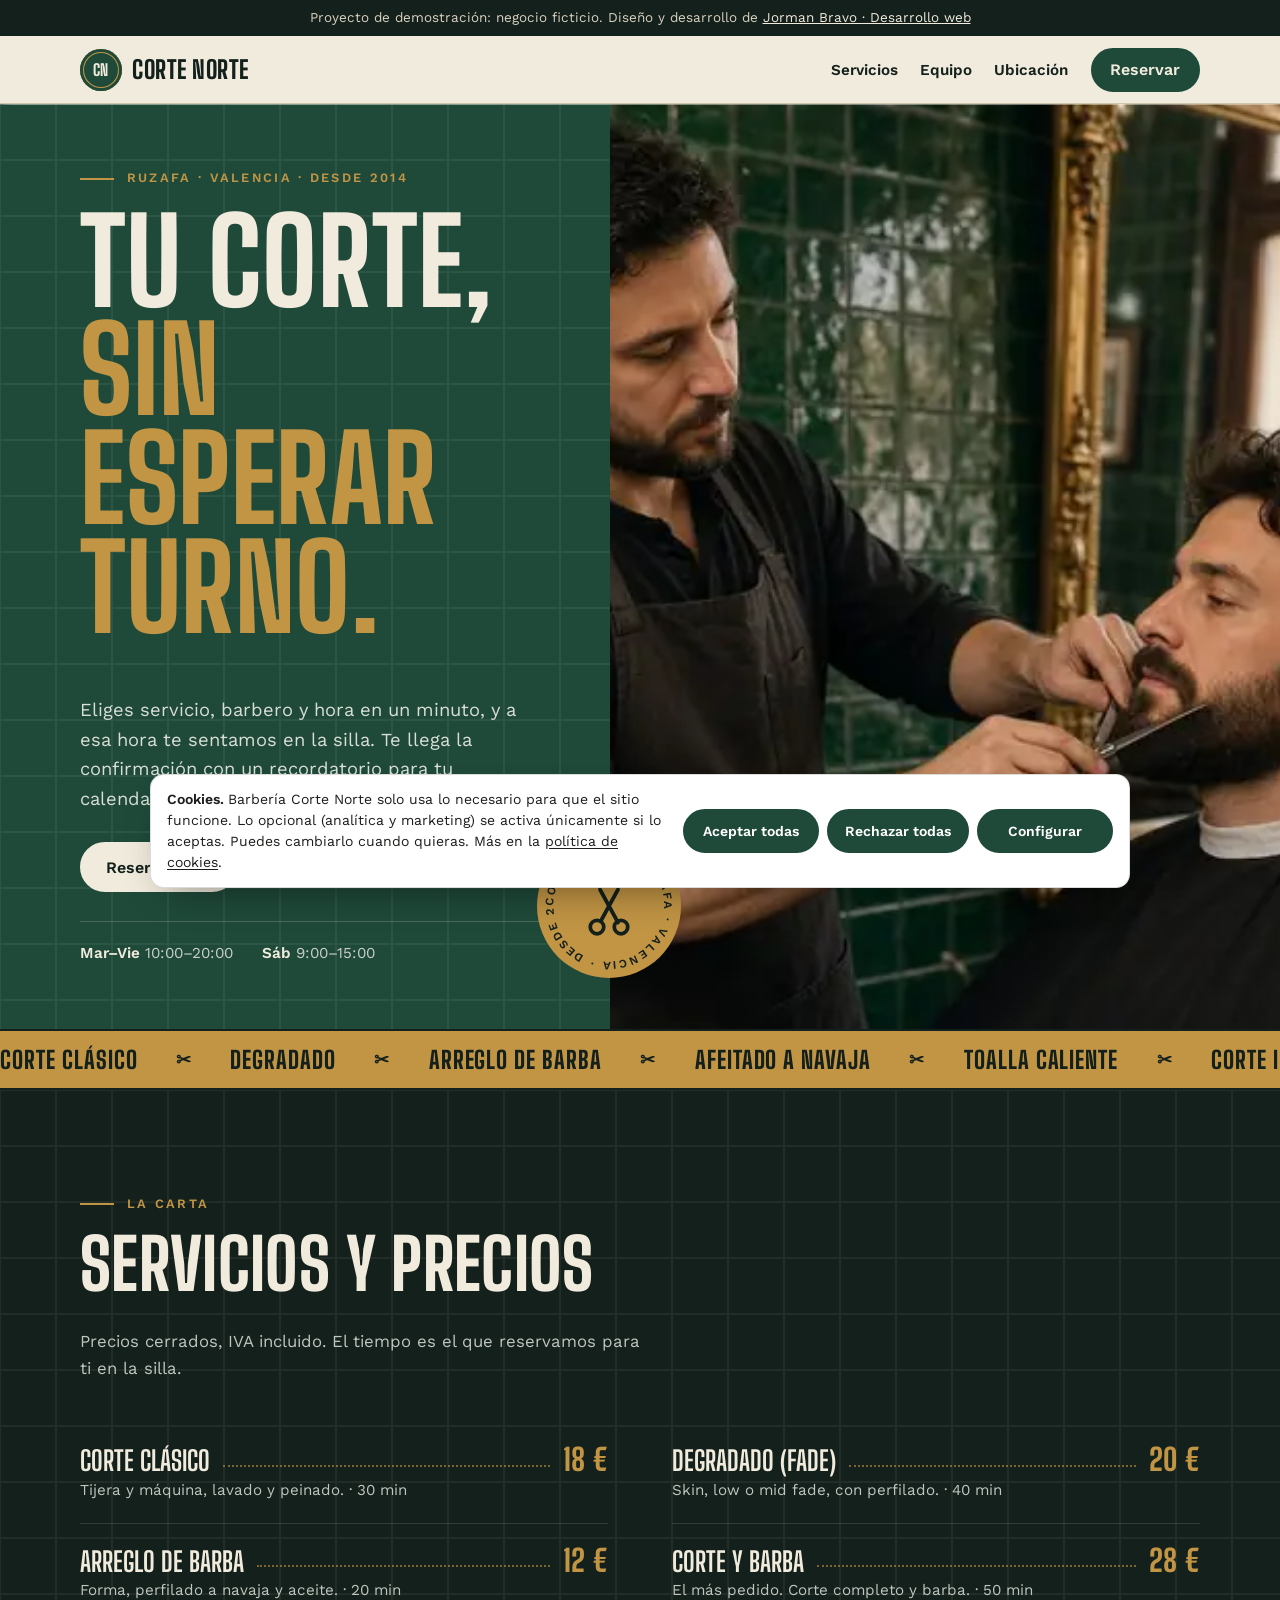
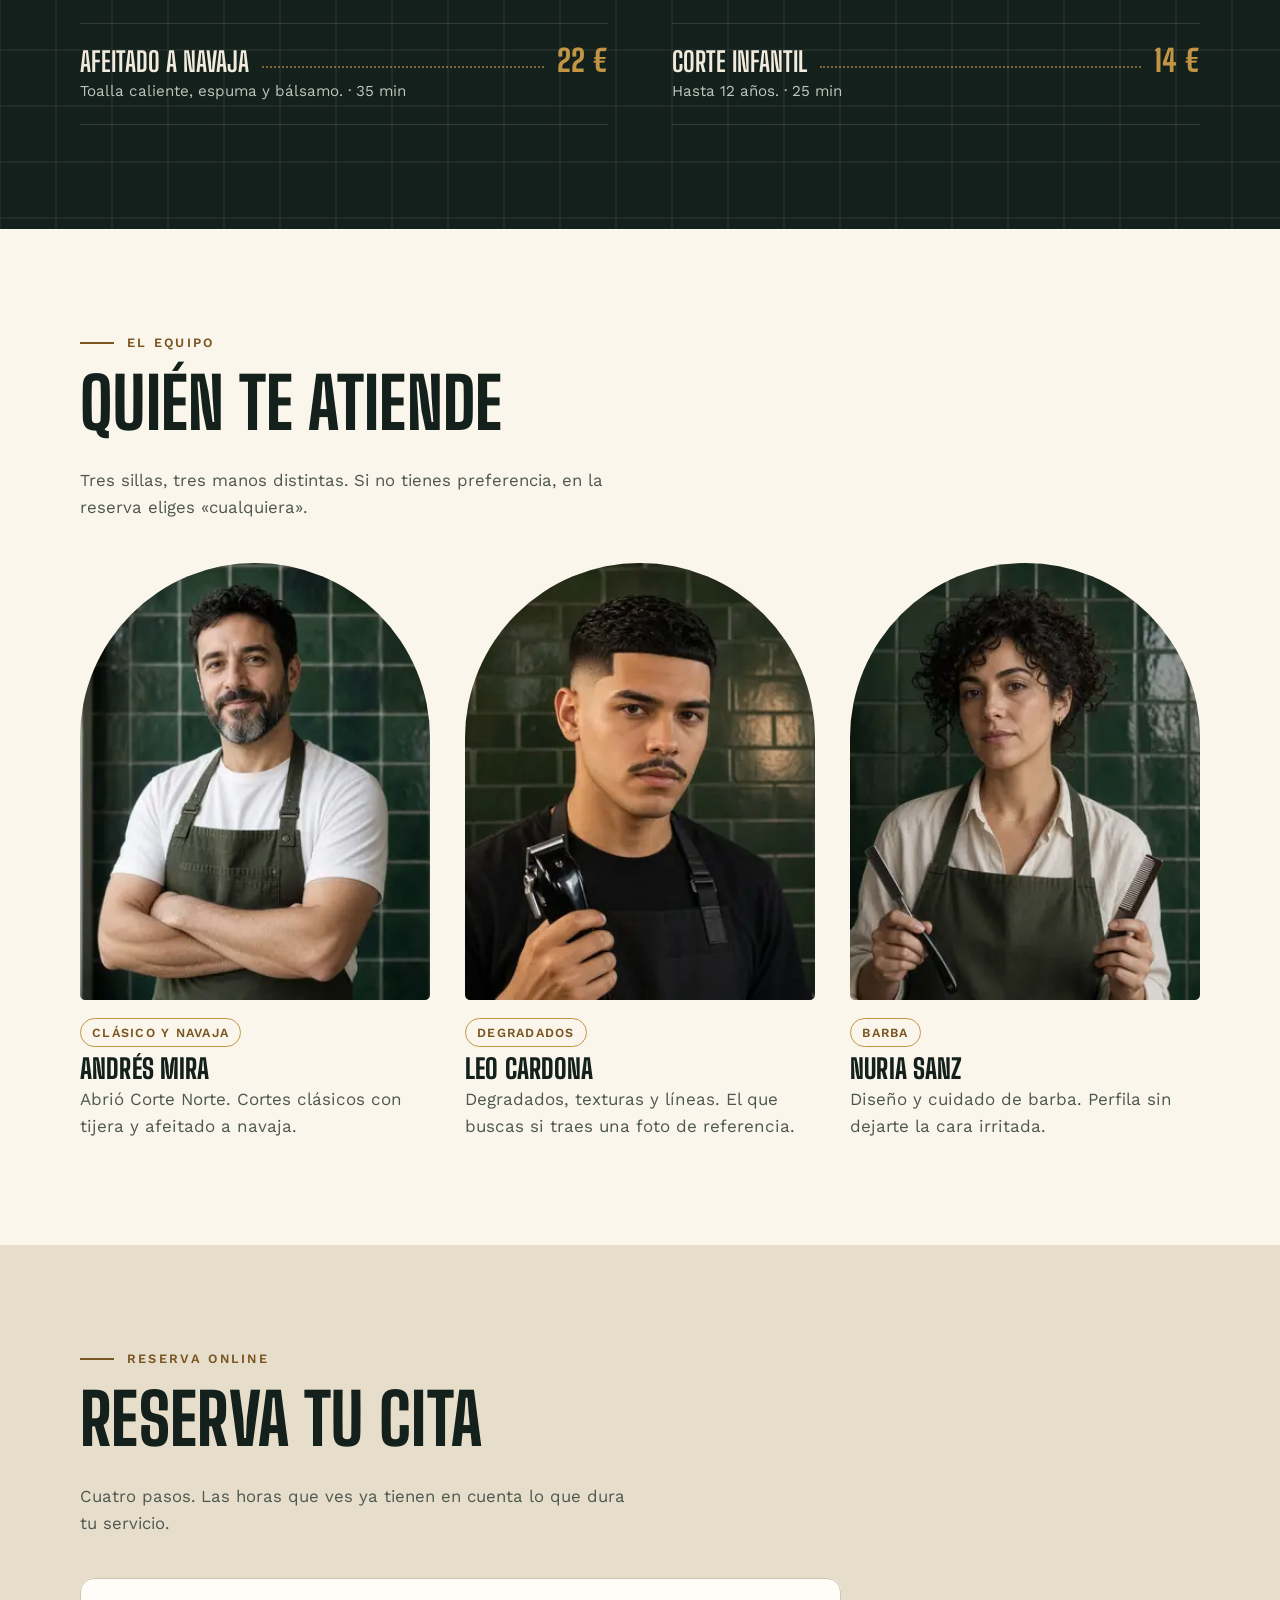
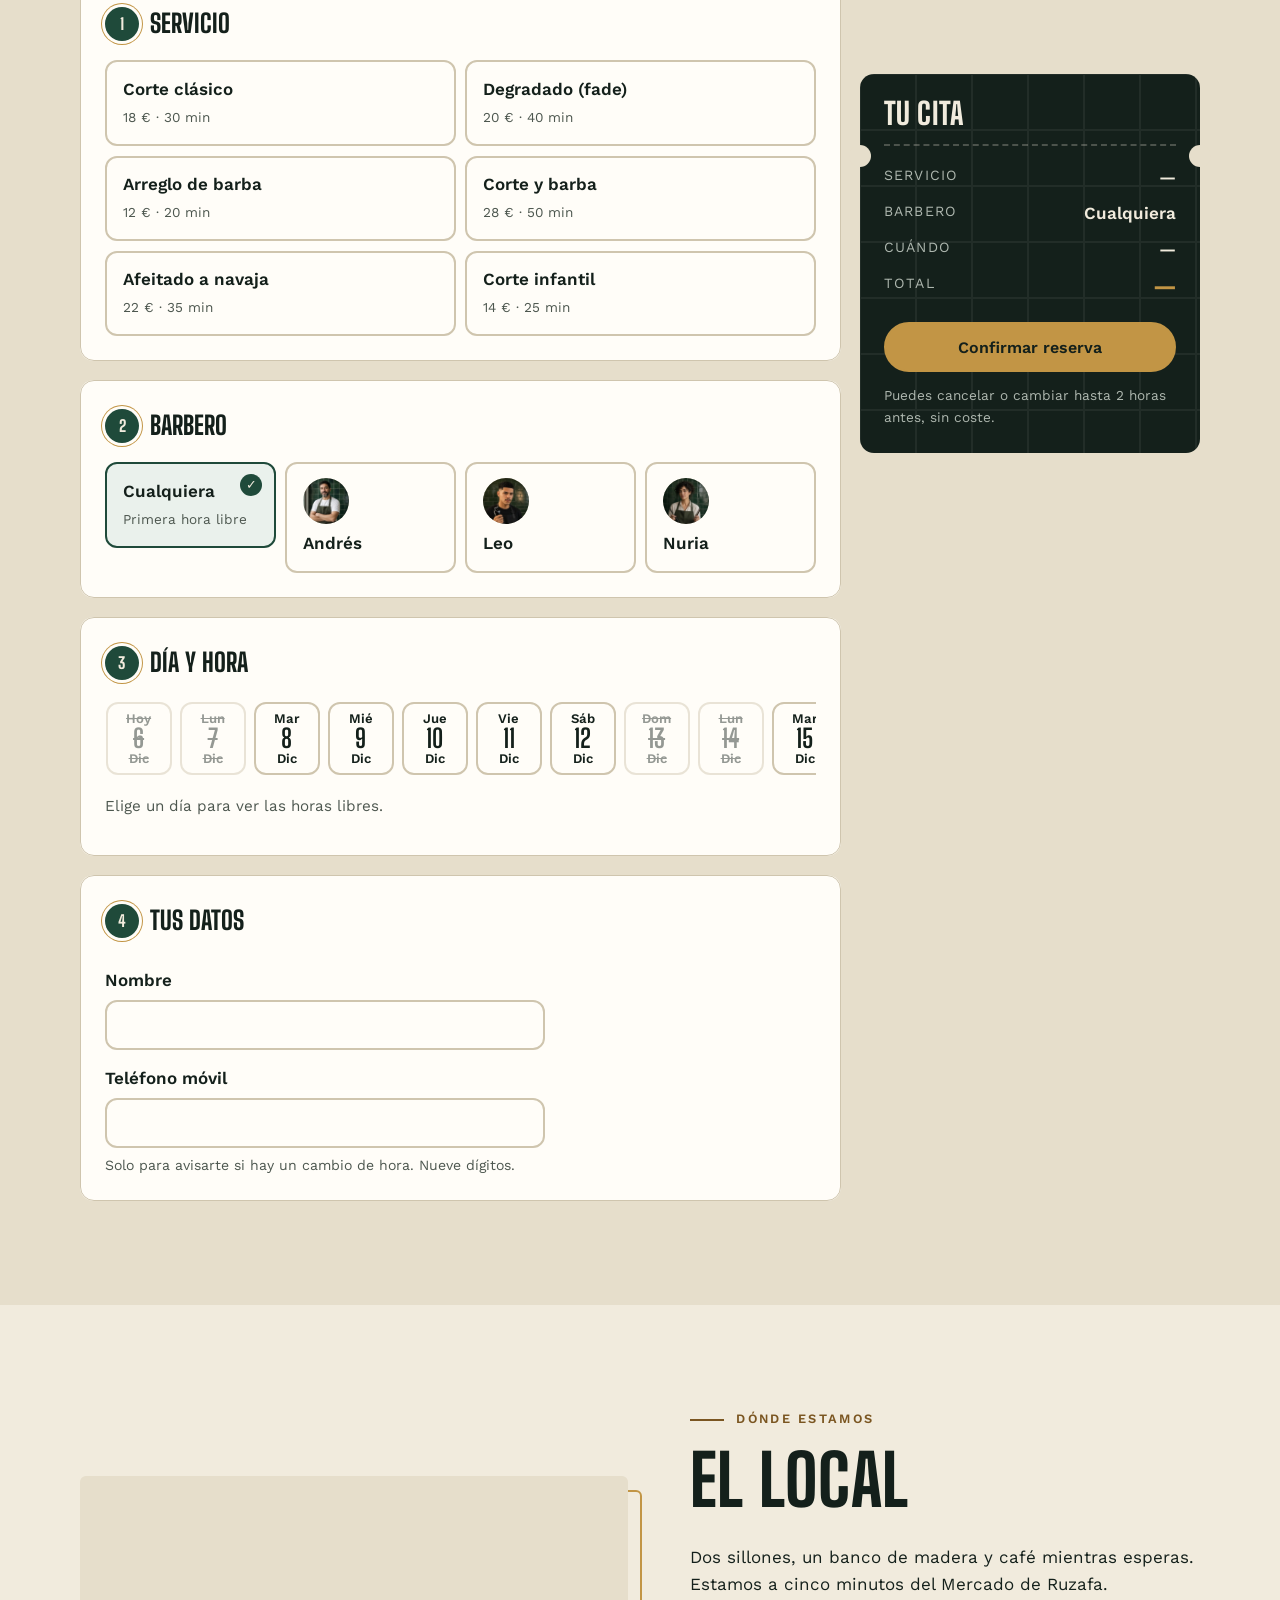
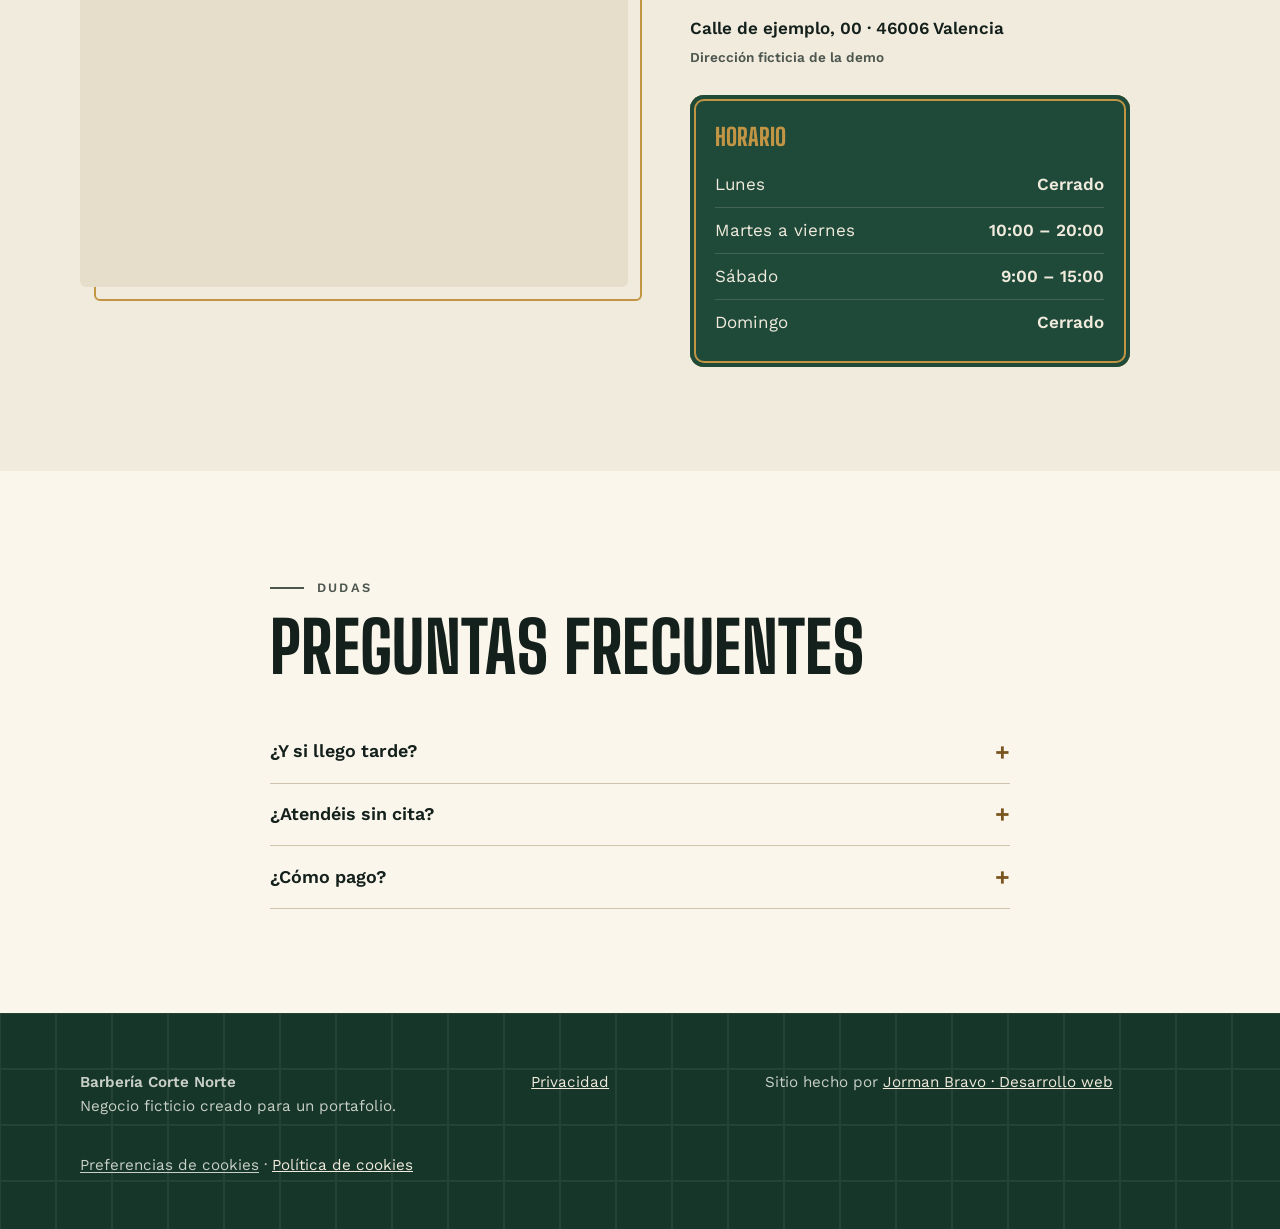
==== commit 677d9b8d: "Textos: voz de negocio, titular con gancho y menú más claro" ====
--- a/index.html
+++ b/index.html
@@ -33,7 +33,7 @@
 <header class="top">
   <a class="logo" href="#inicio" aria-label="Corte Norte, inicio"><span class="logo-mark" aria-hidden="true">CN</span><span>Corte Norte</span></a>
   <nav aria-label="Principal">
-    <a href="#servicios">Servicios</a><a href="#equipo">Barberos</a><a href="#local">Local</a>
+    <a href="#servicios">Servicios</a><a href="#equipo">Equipo</a><a href="#local">Ubicación</a>
     <a class="btn btn-small" href="#reservar">Reservar</a>
   </nav>
 </header>
@@ -42,8 +42,8 @@
 <section class="hero">
   <div class="hero-text">
     <p class="kicker"><span class="rule" aria-hidden="true"></span>Ruzafa · Valencia · desde 2014</p>
-    <h1>Corte, barba y <em>toalla caliente.</em></h1>
-    <p class="lead">Reserva en un minuto: eliges el servicio, el barbero y la hora que te queda libre. Te llega la confirmación y un recordatorio para tu calendario.</p>
+    <h1>Tu corte, <em>sin esperar turno.</em></h1>
+    <p class="lead">Eliges servicio, barbero y hora en un minuto, y a esa hora te sentamos en la silla. Te llega la confirmación con un recordatorio para tu calendario.</p>
     <div class="hero-cta">
       <a class="btn" href="#reservar">Reservar cita</a>
       <a class="link" href="#servicios">Ver precios</a>
--- a/styles.css
+++ b/styles.css
@@ -215,3 +215,9 @@
 
 /* img-placeholder */
 img:not([src$=".svg"]){background-color:var(--bone-2)}
+/* ronda 2: aviso de cookies alineado con la columna del pie */
+.foot>.ck-foot{max-width:var(--wrap);margin:.6rem auto 0;padding:0 20px}
+/* ronda 2: áreas táctiles de 44 px en el menú sin mover el diseño */
+.top nav a:not(.btn){padding-block:.75rem}
+.top nav a:not(.btn)::after{bottom:.5rem}
+.skip{display:inline-flex;align-items:center;min-height:44px}
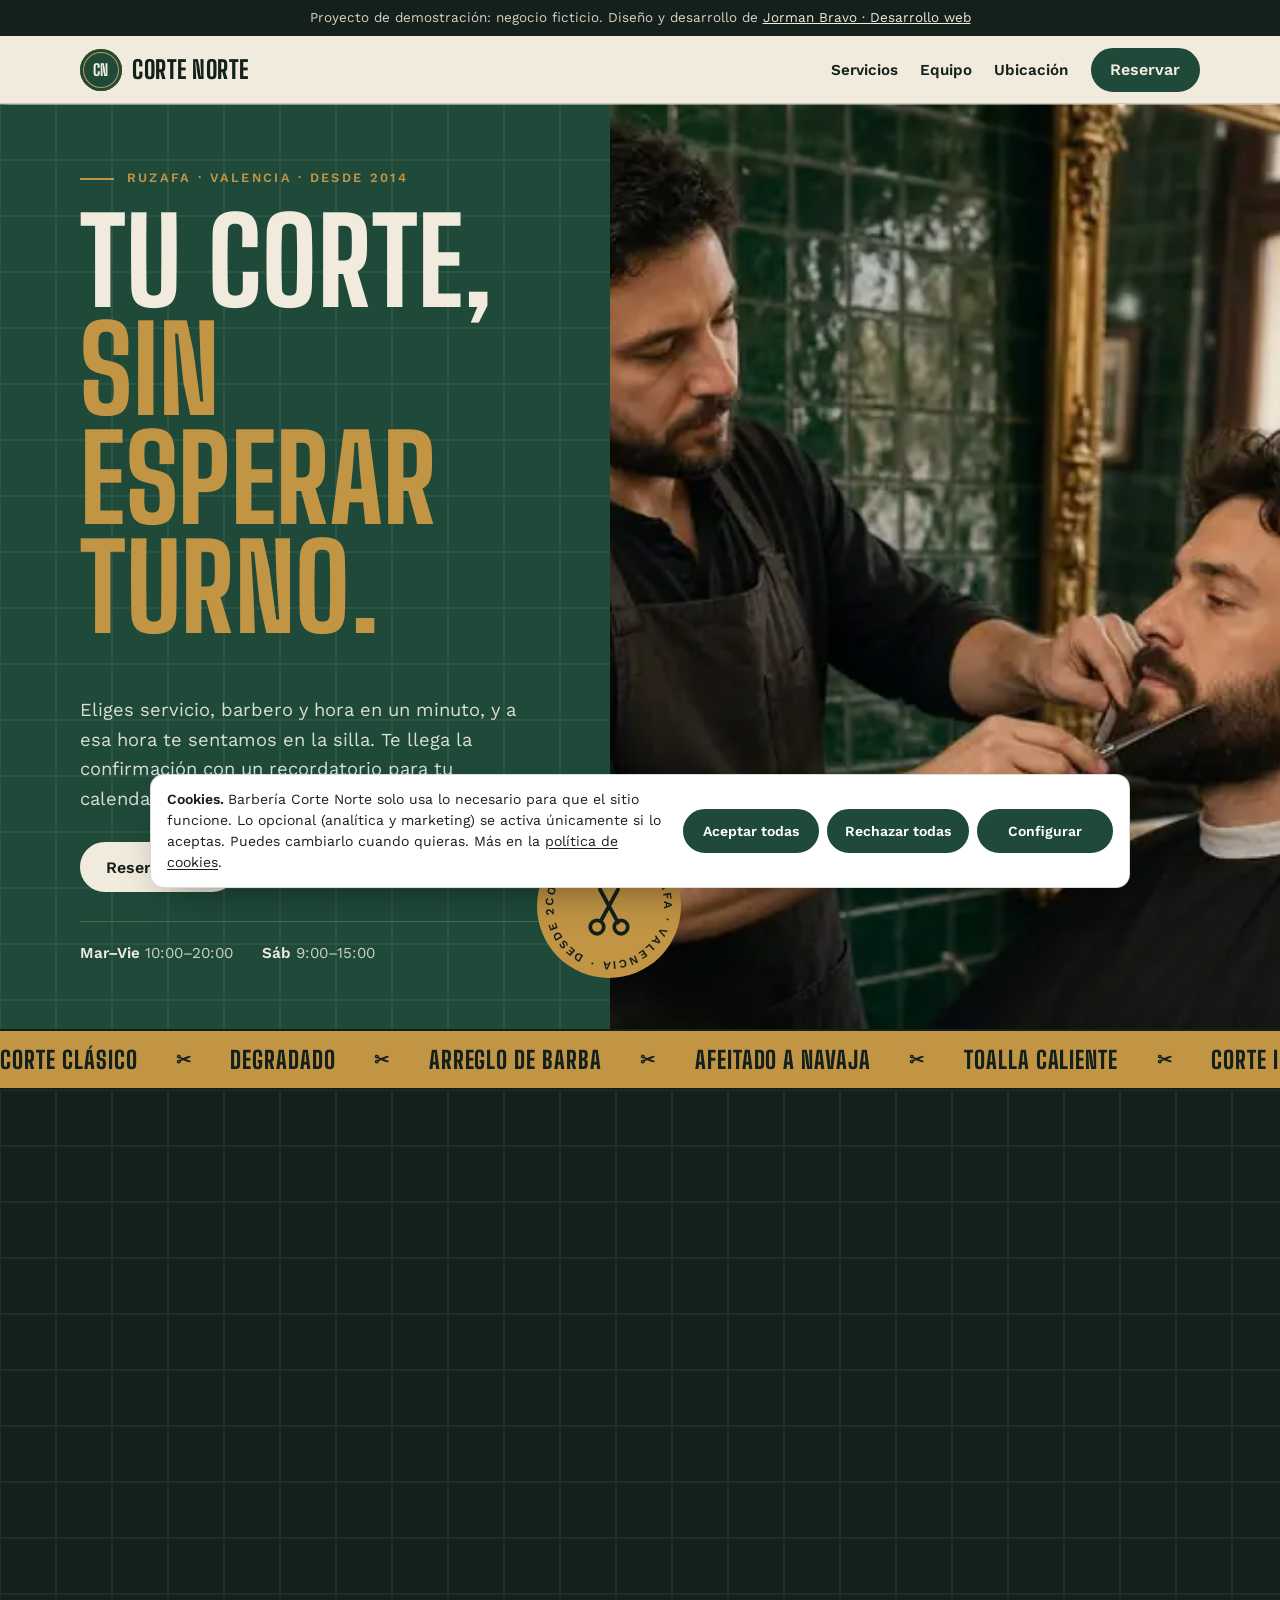
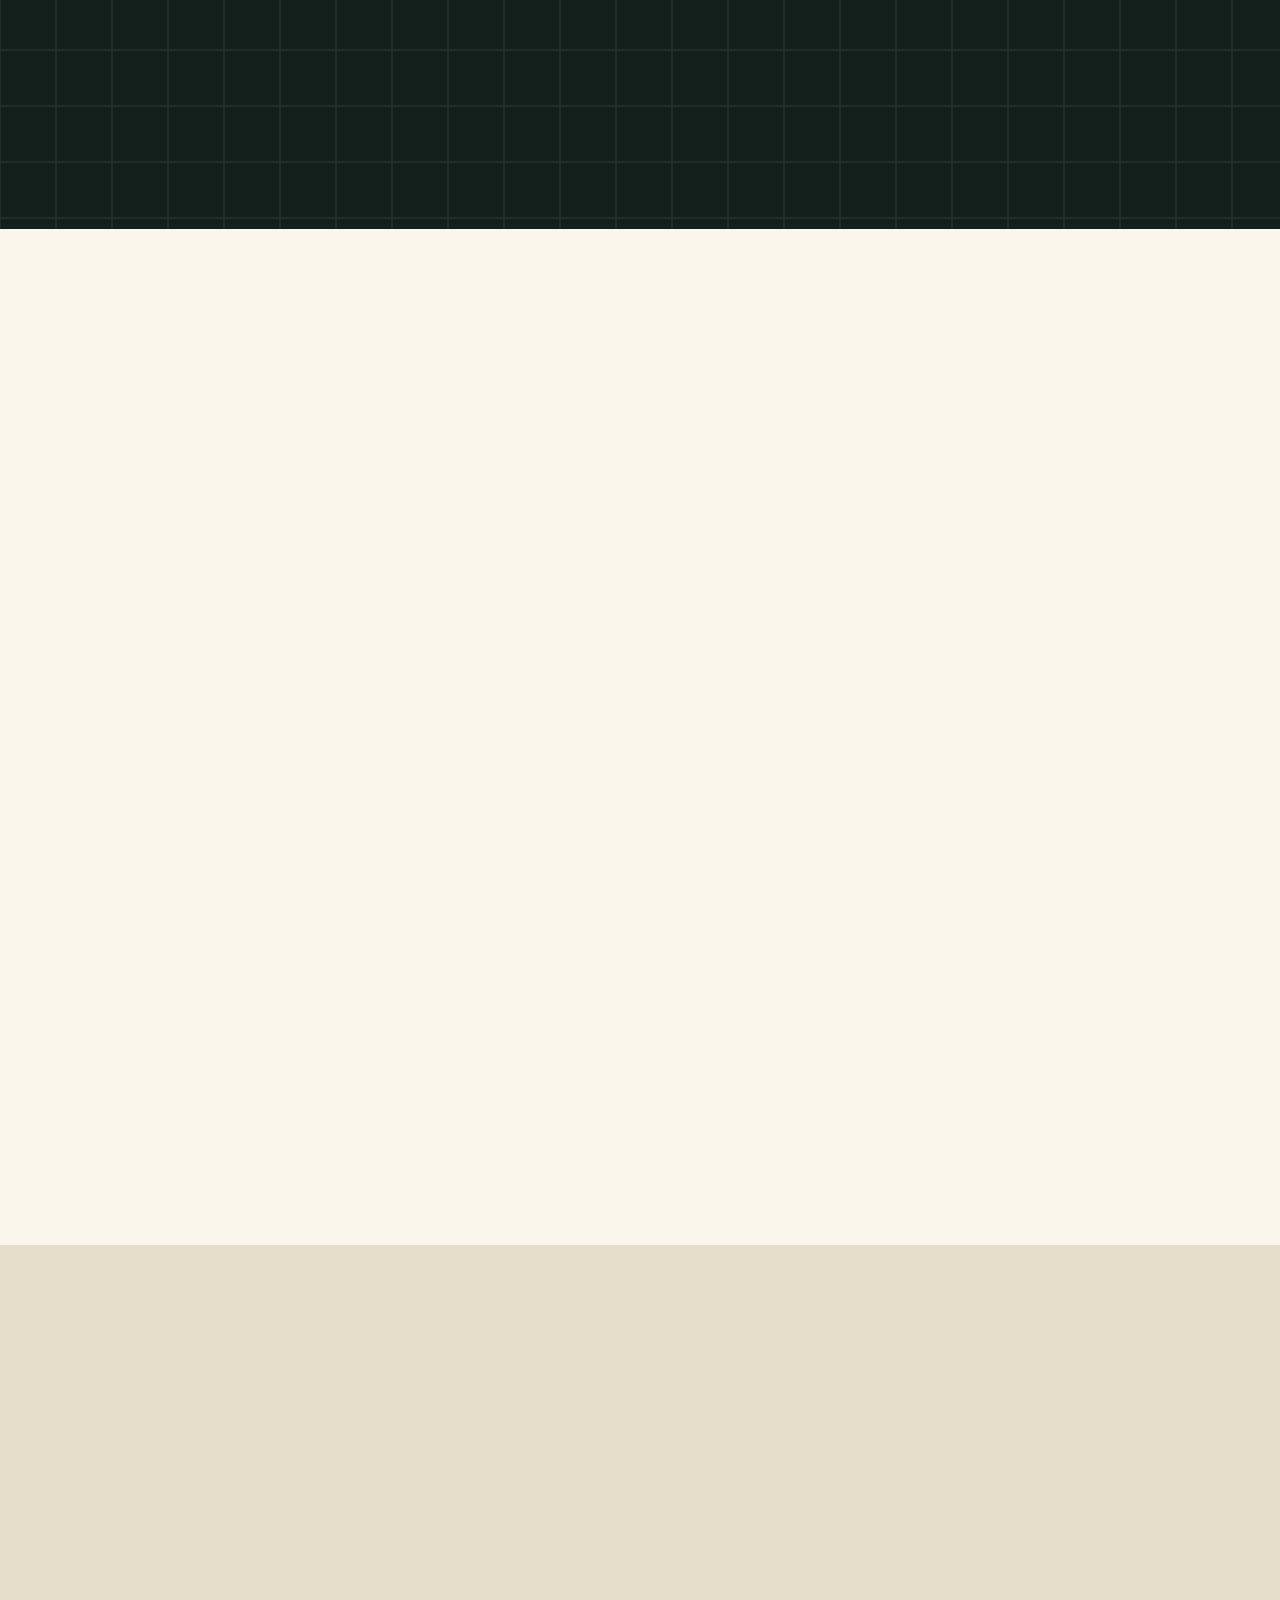
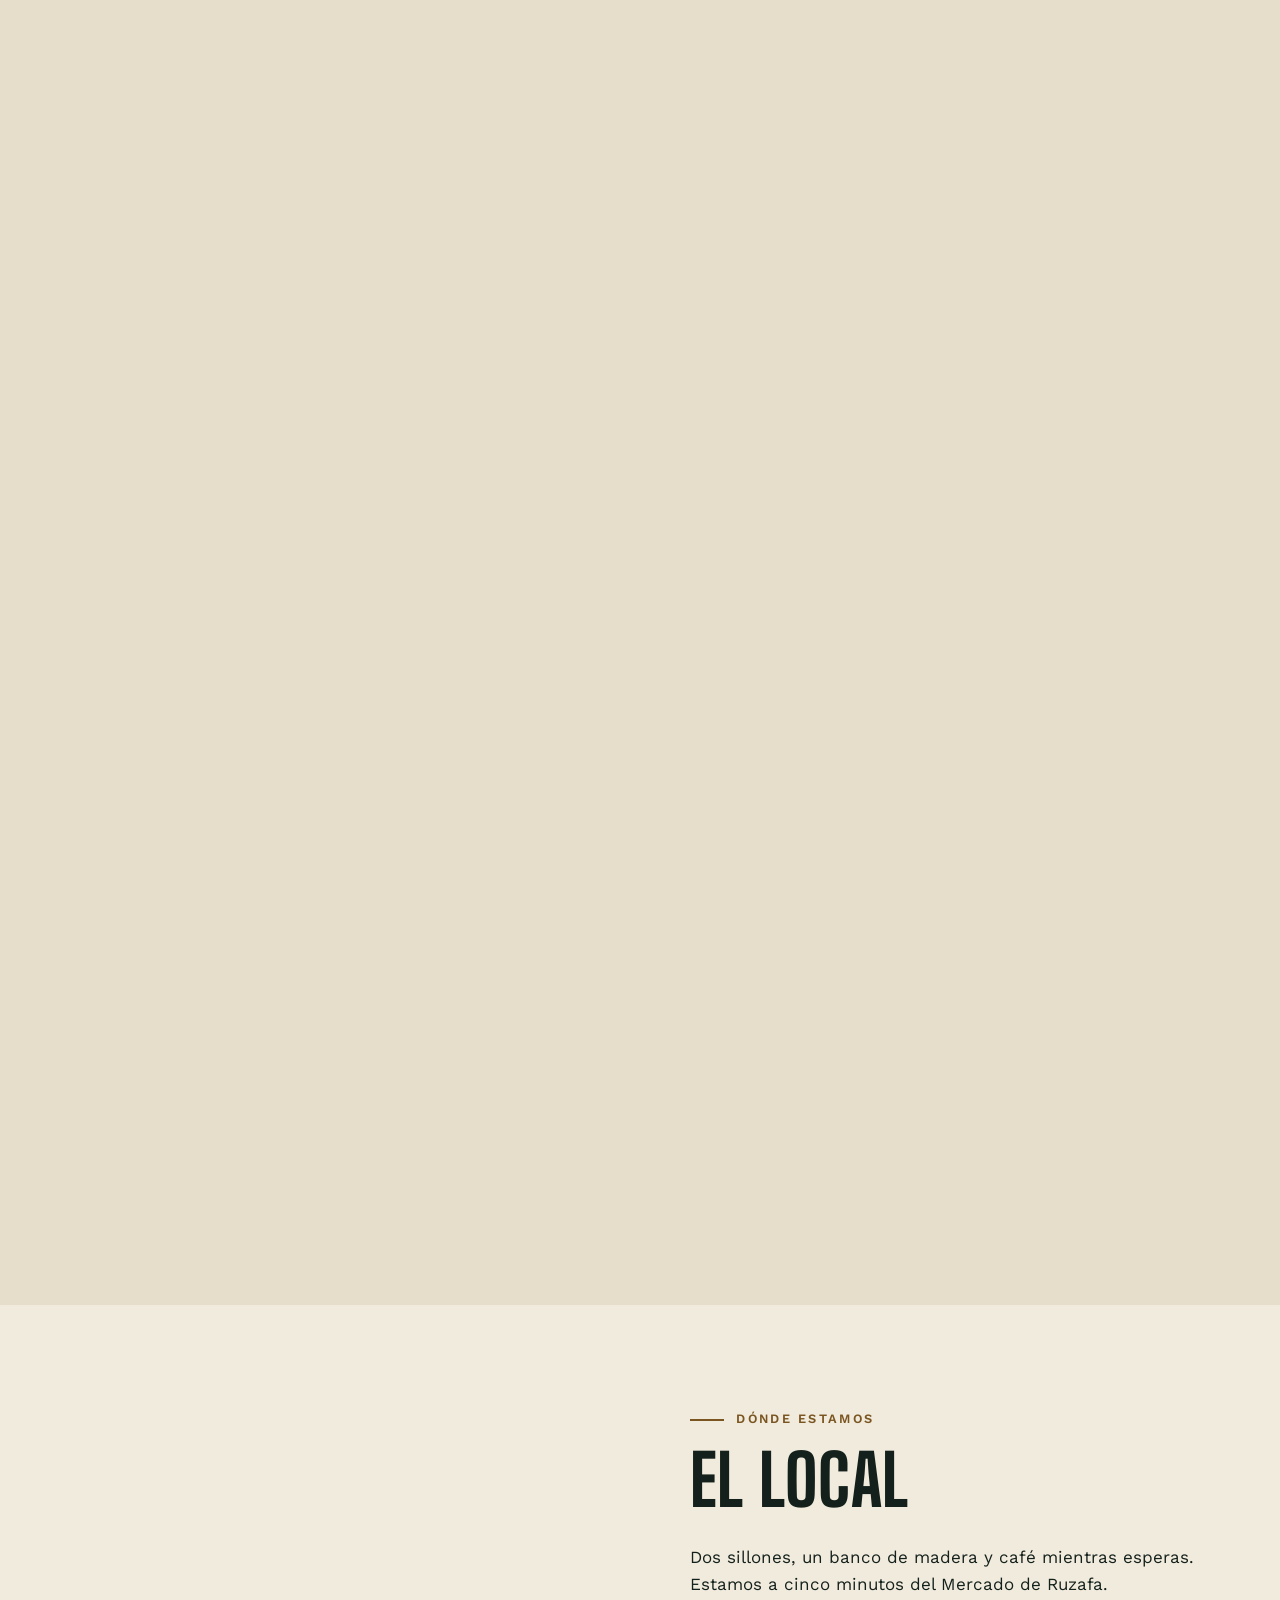
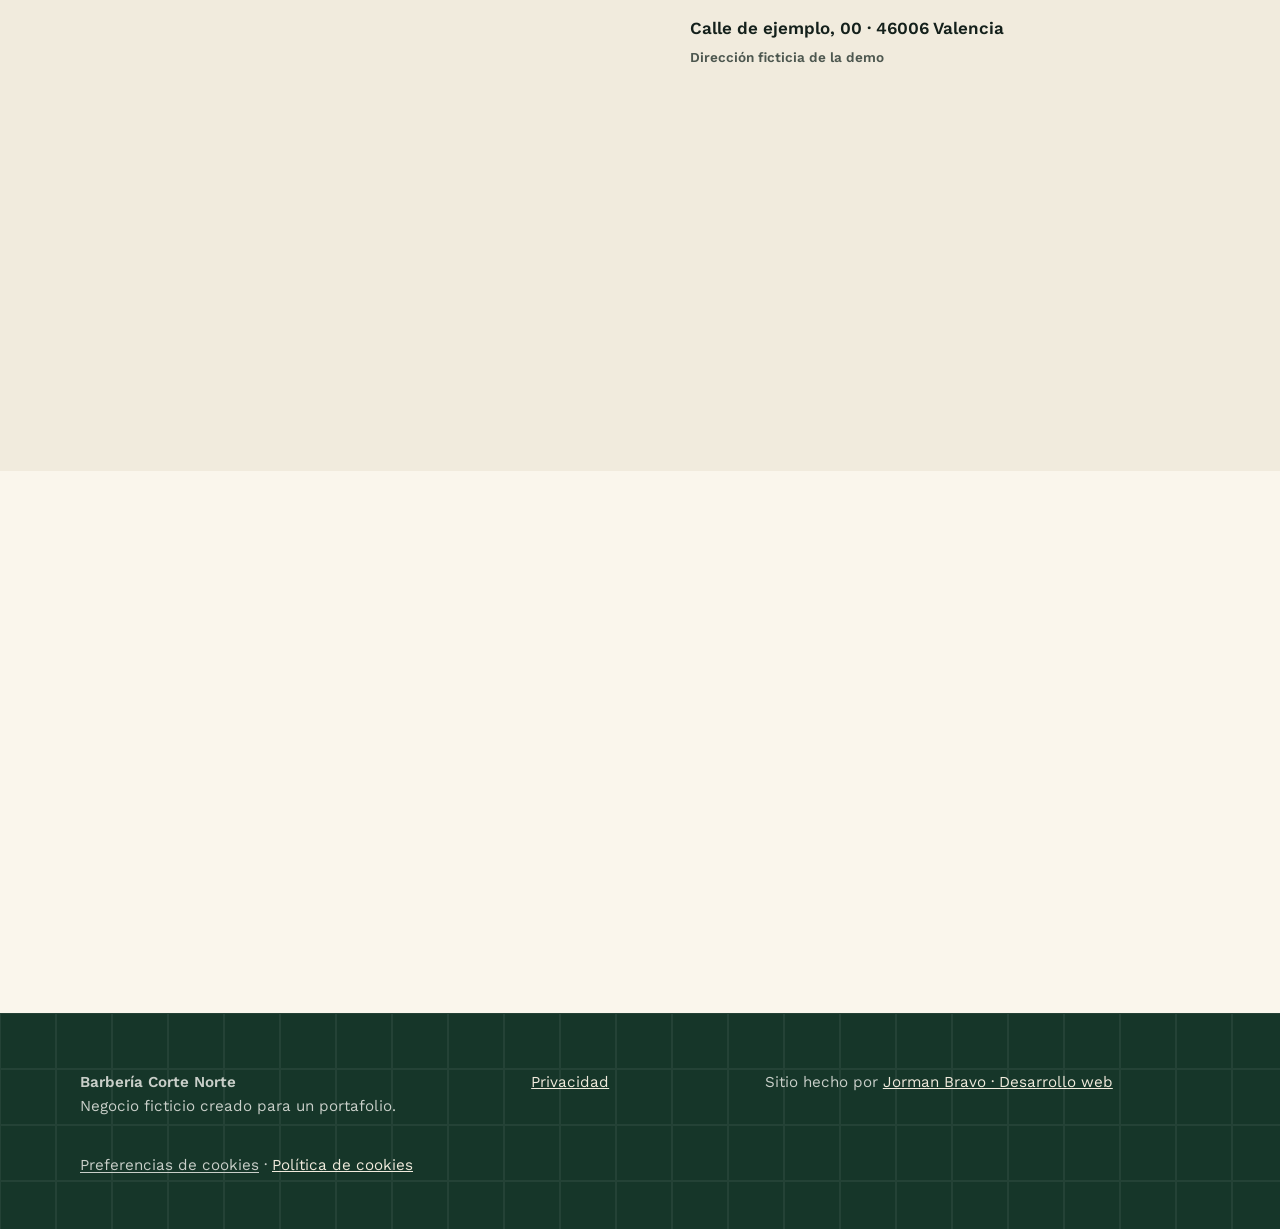
==== commit f2f3f594: "Analítica: añado GoatCounter sin cookies en las páginas, permito su dominio en la CSP y actualizo lo" ====
--- a/index.html
+++ b/index.html
@@ -6,7 +6,7 @@
 <title>Barbería Corte Norte · Reserva tu cita en Ruzafa, Valencia</title>
 <meta name="description" content="Corte, degradado, barba y afeitado con navaja en Ruzafa. Elige servicio, barbero y hora, y recibe la confirmación al momento. Demo de portafolio.">
 <link rel="canonical" href="https://jormanj2b.github.io/demo-barberia/">
-<meta http-equiv="Content-Security-Policy" content="default-src 'self'; img-src 'self' data:; style-src 'self'; script-src 'self'; font-src 'self'; connect-src 'self'; object-src 'none'; base-uri 'self'; form-action 'self'">
+<meta http-equiv="Content-Security-Policy" content="default-src 'self'; img-src 'self' data: https://jormanj2b.goatcounter.com; style-src 'self'; script-src 'self' https://gc.zgo.at; font-src 'self'; connect-src 'self' https://jormanj2b.goatcounter.com; object-src 'none'; base-uri 'self'; form-action 'self'">
 <meta name="referrer" content="strict-origin-when-cross-origin">
 <meta name="theme-color" content="#14201B">
 <meta property="og:type" content="website">
@@ -194,5 +194,6 @@
 </footer>
 <script src="app.js?v=2" defer></script>
 <script src="reveal.js" defer></script>
+<script data-goatcounter="https://jormanj2b.goatcounter.com/count" async src="//gc.zgo.at/count.js"></script>
 </body>
 </html>
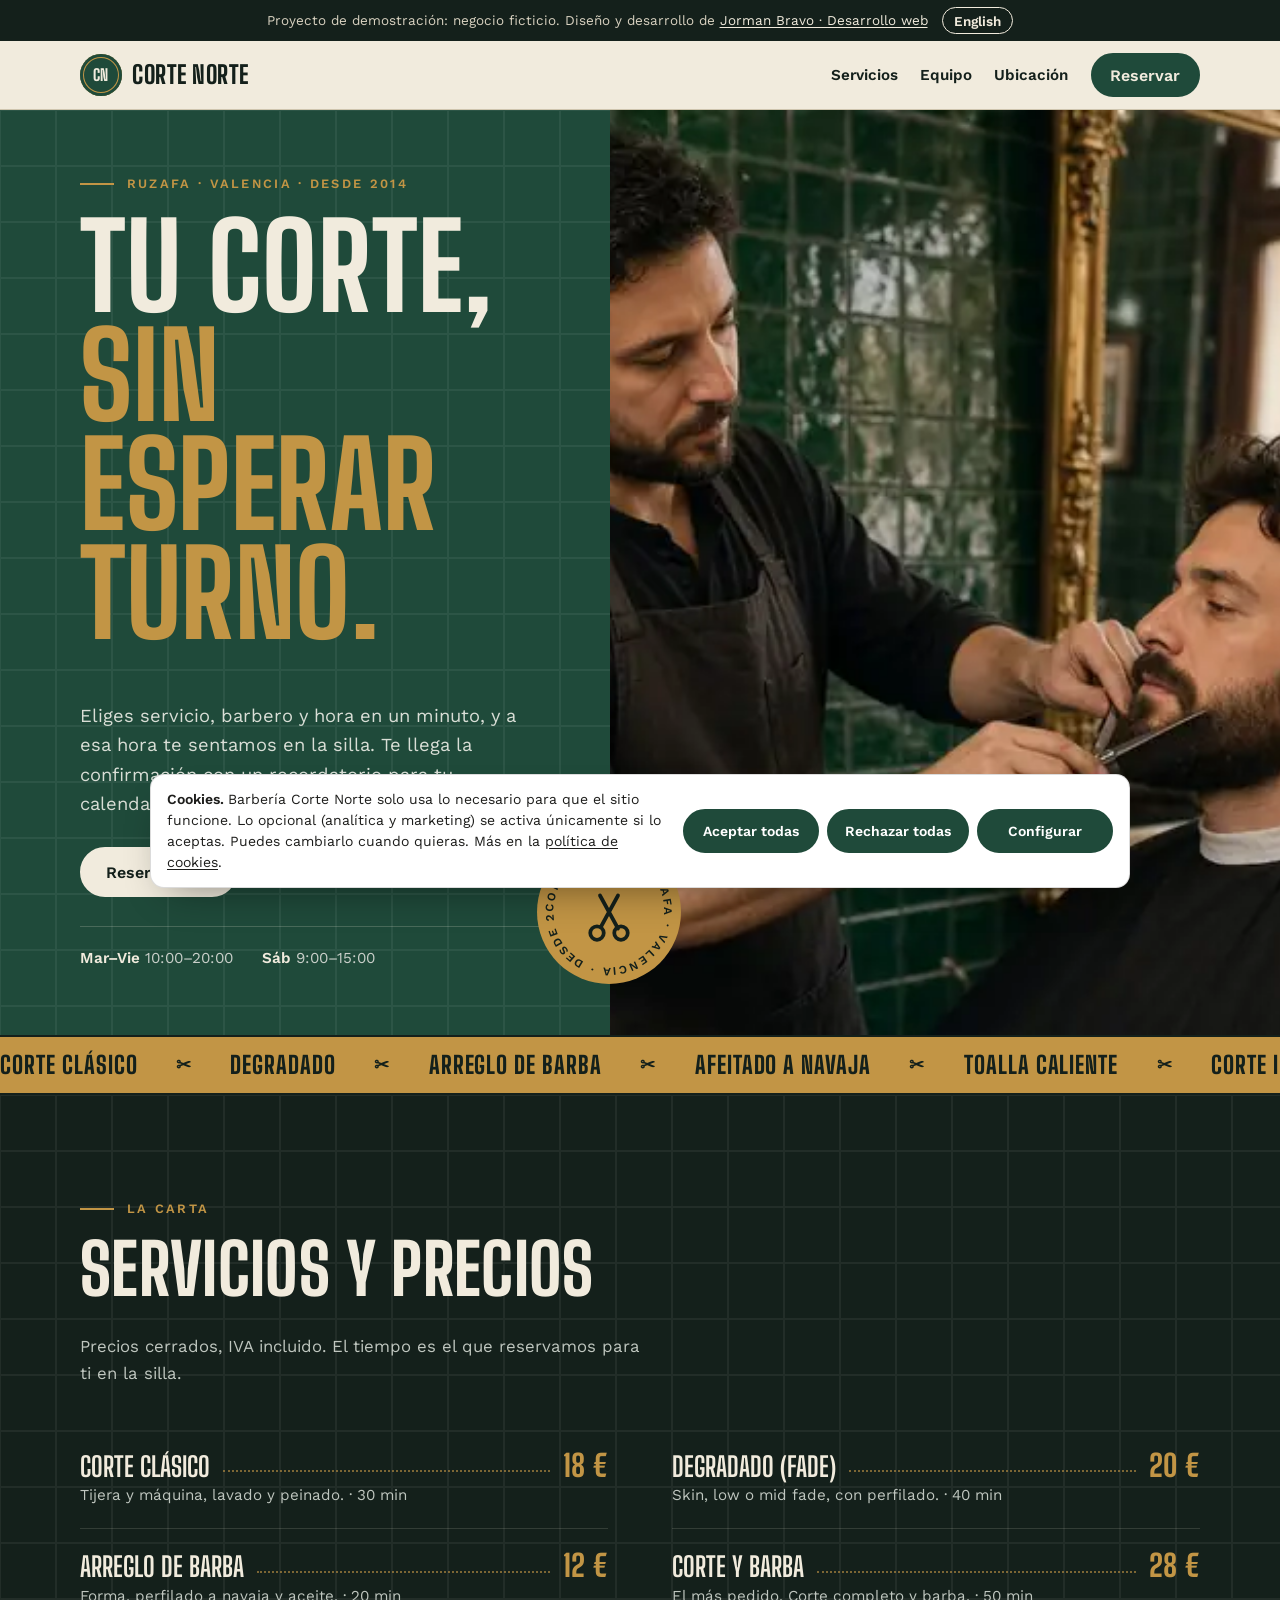
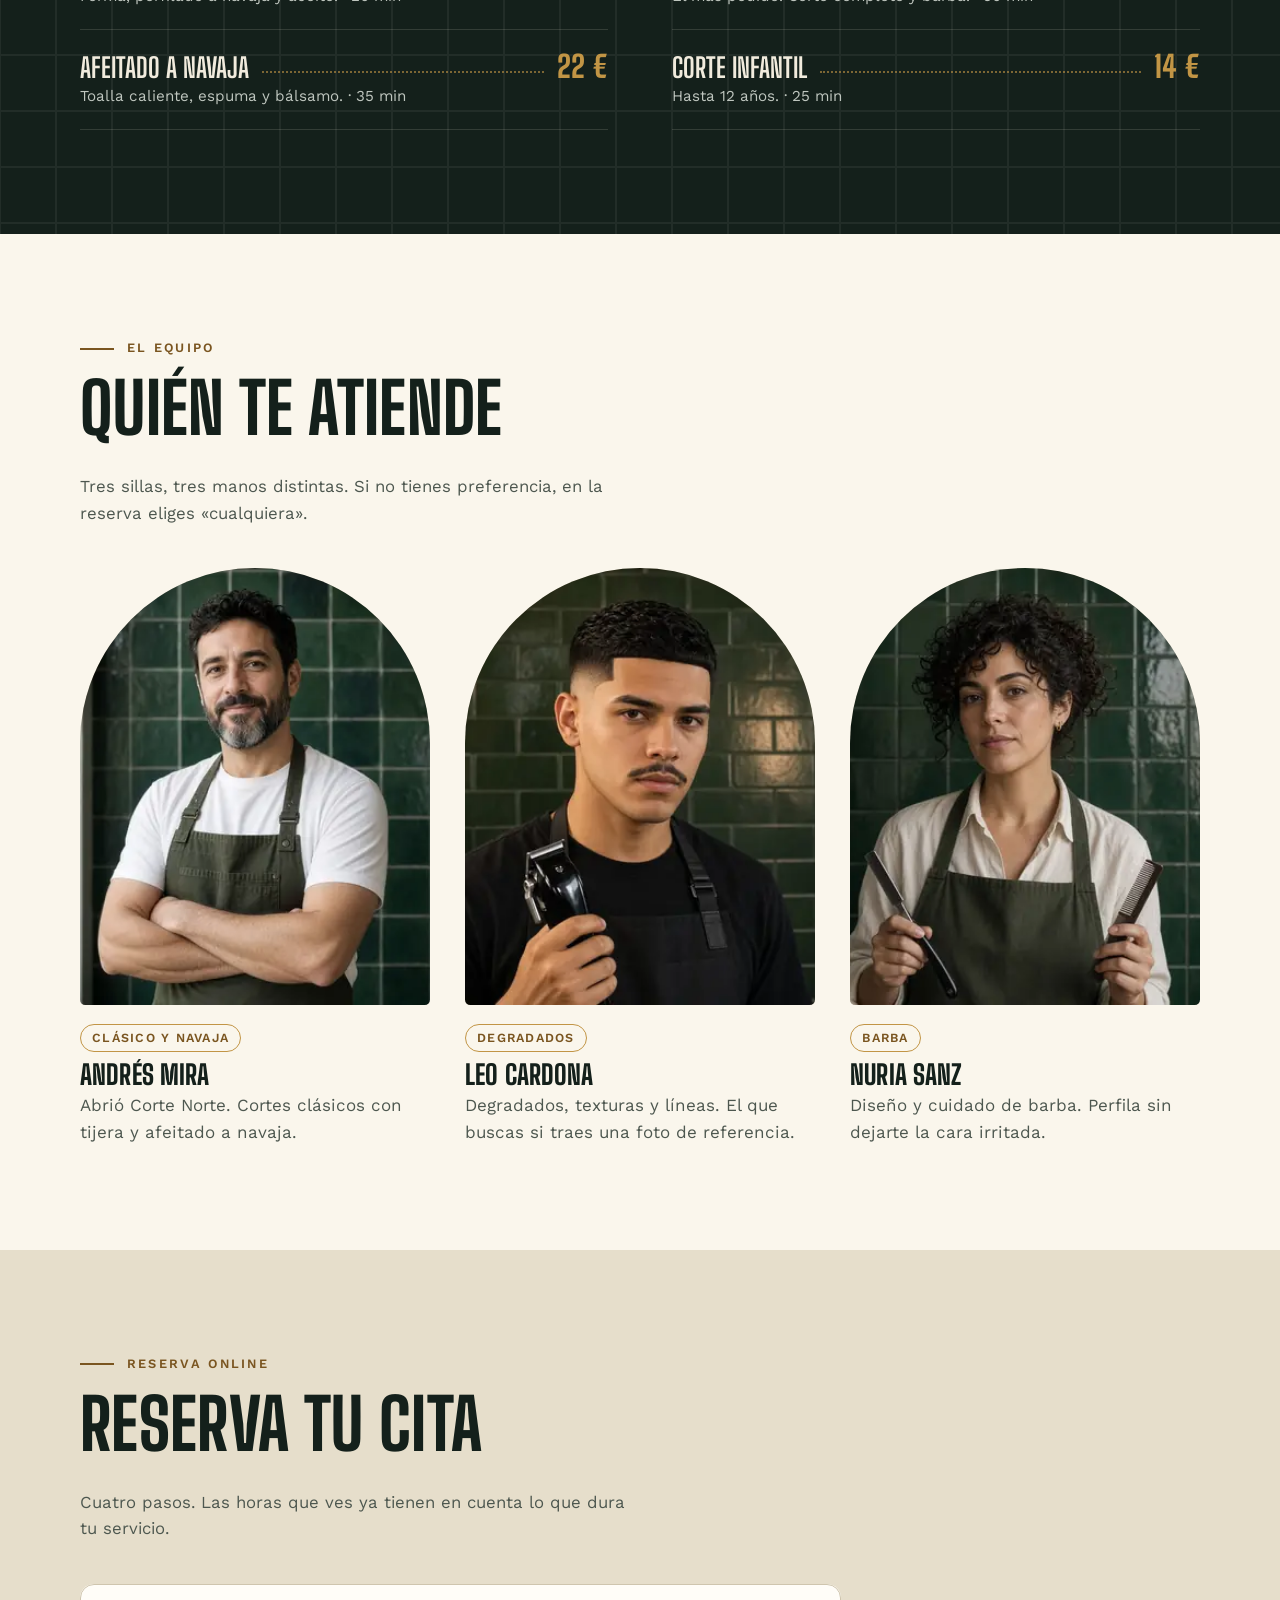
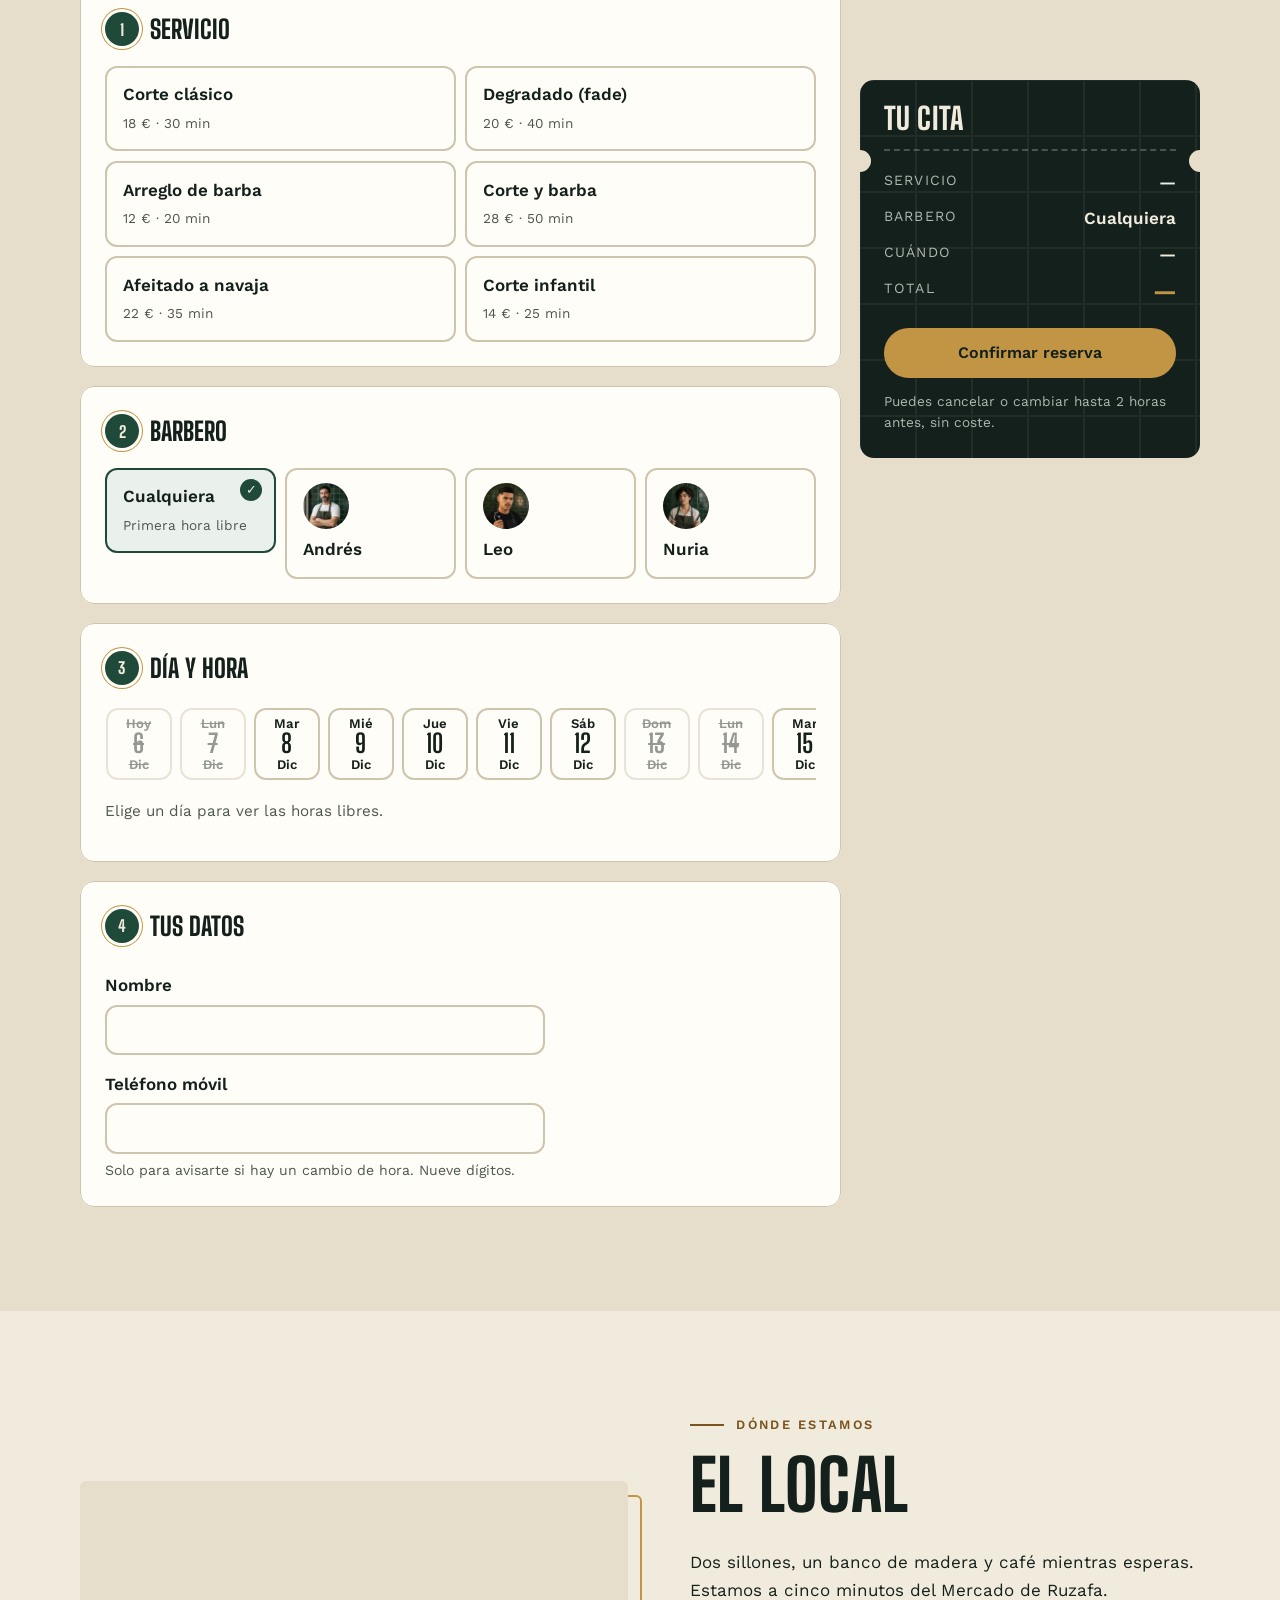
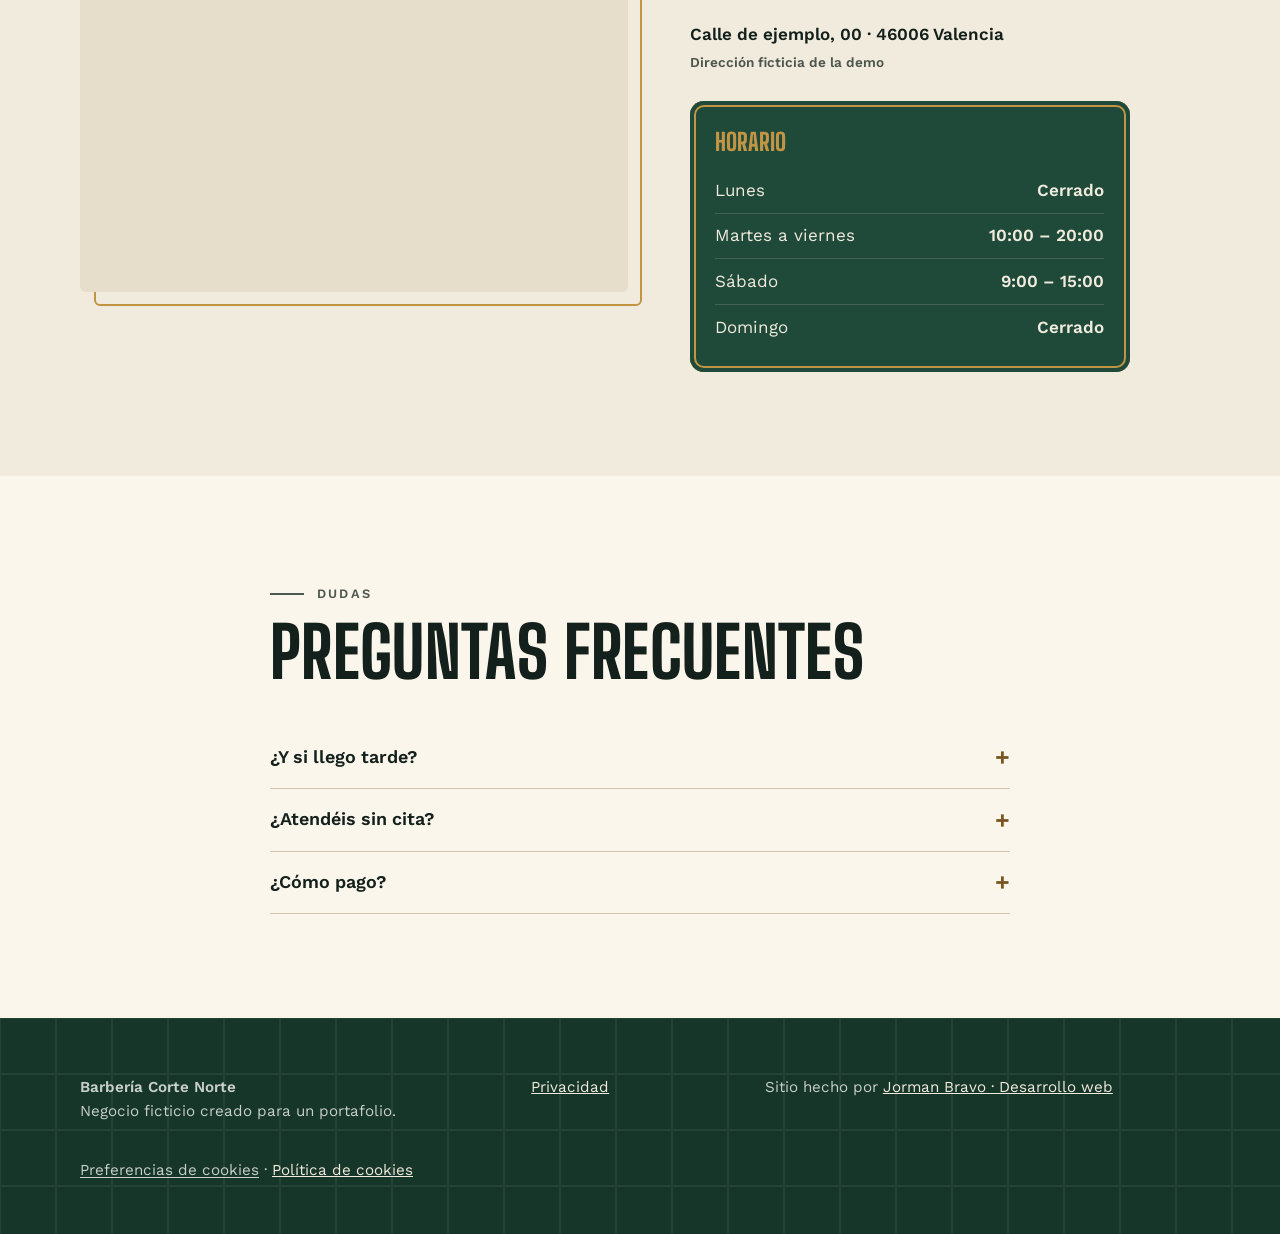
==== commit e7ea29e1: "English version in /en/ (US barbershop copy, $ prices, 12-hour booking in Chicago time, US phone val" ====
--- a/index.html
+++ b/index.html
@@ -6,6 +6,8 @@
 <title>Barbería Corte Norte · Reserva tu cita en Ruzafa, Valencia</title>
 <meta name="description" content="Corte, degradado, barba y afeitado con navaja en Ruzafa. Elige servicio, barbero y hora, y recibe la confirmación al momento. Demo de portafolio.">
 <link rel="canonical" href="https://jormanj2b.github.io/demo-barberia/">
+<link rel="alternate" hreflang="es" href="https://jormanj2b.github.io/demo-barberia/">
+<link rel="alternate" hreflang="en" href="https://jormanj2b.github.io/demo-barberia/en/">
 <meta http-equiv="Content-Security-Policy" content="default-src 'self'; img-src 'self' data: https://jormanj2b.goatcounter.com; style-src 'self'; script-src 'self' https://gc.zgo.at; font-src 'self'; connect-src 'self' https://jormanj2b.goatcounter.com; object-src 'none'; base-uri 'self'; form-action 'self'">
 <meta name="referrer" content="strict-origin-when-cross-origin">
 <meta name="theme-color" content="#14201B">
@@ -21,7 +23,7 @@
 <link rel="preload" href="fonts/work-sans-normal-var.woff2" as="font" type="font/woff2" crossorigin>
 <link rel="preload" as="image" href="img/hero-800.webp" imagesrcset="img/hero-800.webp 800w, img/hero-1600.webp 1600w" imagesizes="(min-width: 900px) 55vw, 100vw">
 <link rel="stylesheet" href="fonts.css">
-<link rel="stylesheet" href="styles.css">
+<link rel="stylesheet" href="styles.css?v=2">
 <script type="application/ld+json">
 {"@context":"https://schema.org","@type":"BarberShop","name":"Barbería Corte Norte","description":"Barbería en Ruzafa: corte, degradado, barba y afeitado con navaja. Negocio ficticio de demostración.","url":"https://jormanj2b.github.io/demo-barberia/","image":"https://jormanj2b.github.io/demo-barberia/img/og.jpg","priceRange":"12 € – 28 €","address":{"@type":"PostalAddress","streetAddress":"Calle de ejemplo, 00","addressLocality":"Valencia","postalCode":"46006","addressCountry":"ES"},"openingHoursSpecification":[{"@type":"OpeningHoursSpecification","dayOfWeek":["Tuesday","Wednesday","Thursday","Friday"],"opens":"10:00","closes":"20:00"},{"@type":"OpeningHoursSpecification","dayOfWeek":"Saturday","opens":"09:00","closes":"15:00"}],"makesOffer":[{"@type":"Offer","itemOffered":{"@type":"Service","name":"Corte clásico"},"price":"18","priceCurrency":"EUR"},{"@type":"Offer","itemOffered":{"@type":"Service","name":"Corte y barba"},"price":"28","priceCurrency":"EUR"}]}
 </script>
@@ -29,7 +31,7 @@
 </head>
 <body data-reveal=".sec-head, .price-list li, .barber, .step, .summary, .local-photo, .sign, .faq details">
 <a class="skip" href="#reservar">Saltar a la reserva</a>
-<div class="demo-bar">Proyecto de demostración: negocio ficticio. Diseño y desarrollo de <a href="https://jormanj2b.github.io/">Jorman Bravo · Desarrollo web</a></div>
+<div class="demo-bar">Proyecto de demostración: negocio ficticio. Diseño y desarrollo de <a href="https://jormanj2b.github.io/">Jorman Bravo · Desarrollo web</a> <a class="lang-switch" href="en/" hreflang="en" lang="en">English</a></div>
 <header class="top">
   <a class="logo" href="#inicio" aria-label="Corte Norte, inicio"><span class="logo-mark" aria-hidden="true">CN</span><span>Corte Norte</span></a>
   <nav aria-label="Principal">
--- a/styles.css
+++ b/styles.css
@@ -221,3 +221,7 @@
 .top nav a:not(.btn){padding-block:.75rem}
 .top nav a:not(.btn)::after{bottom:.5rem}
 .skip{display:inline-flex;align-items:center;min-height:44px}
+
+/* ES/EN */
+.lang-switch{display:inline-block;margin-left:.6rem;padding:.15rem .7rem;border:1px solid currentColor;border-radius:999px;font-weight:600;text-decoration:none;line-height:1.5}
+.lang-switch:hover{text-decoration:underline}
